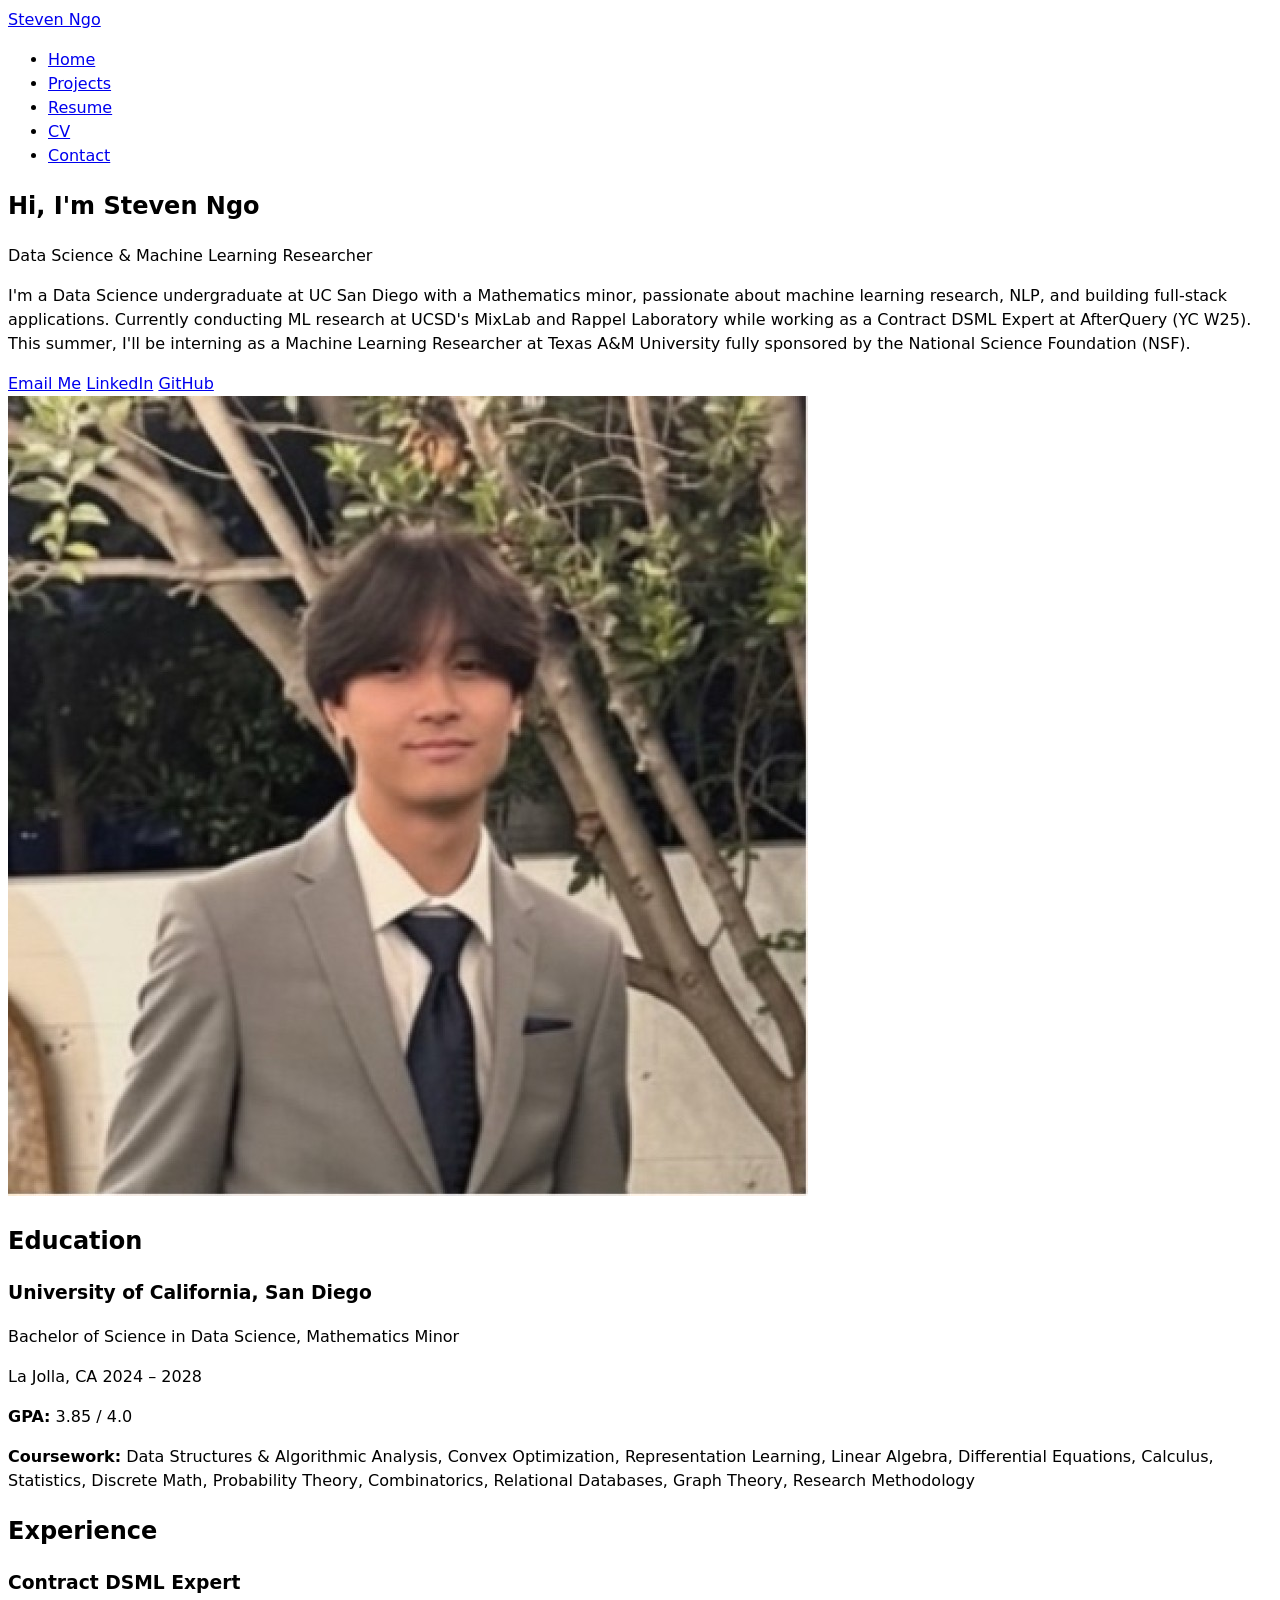
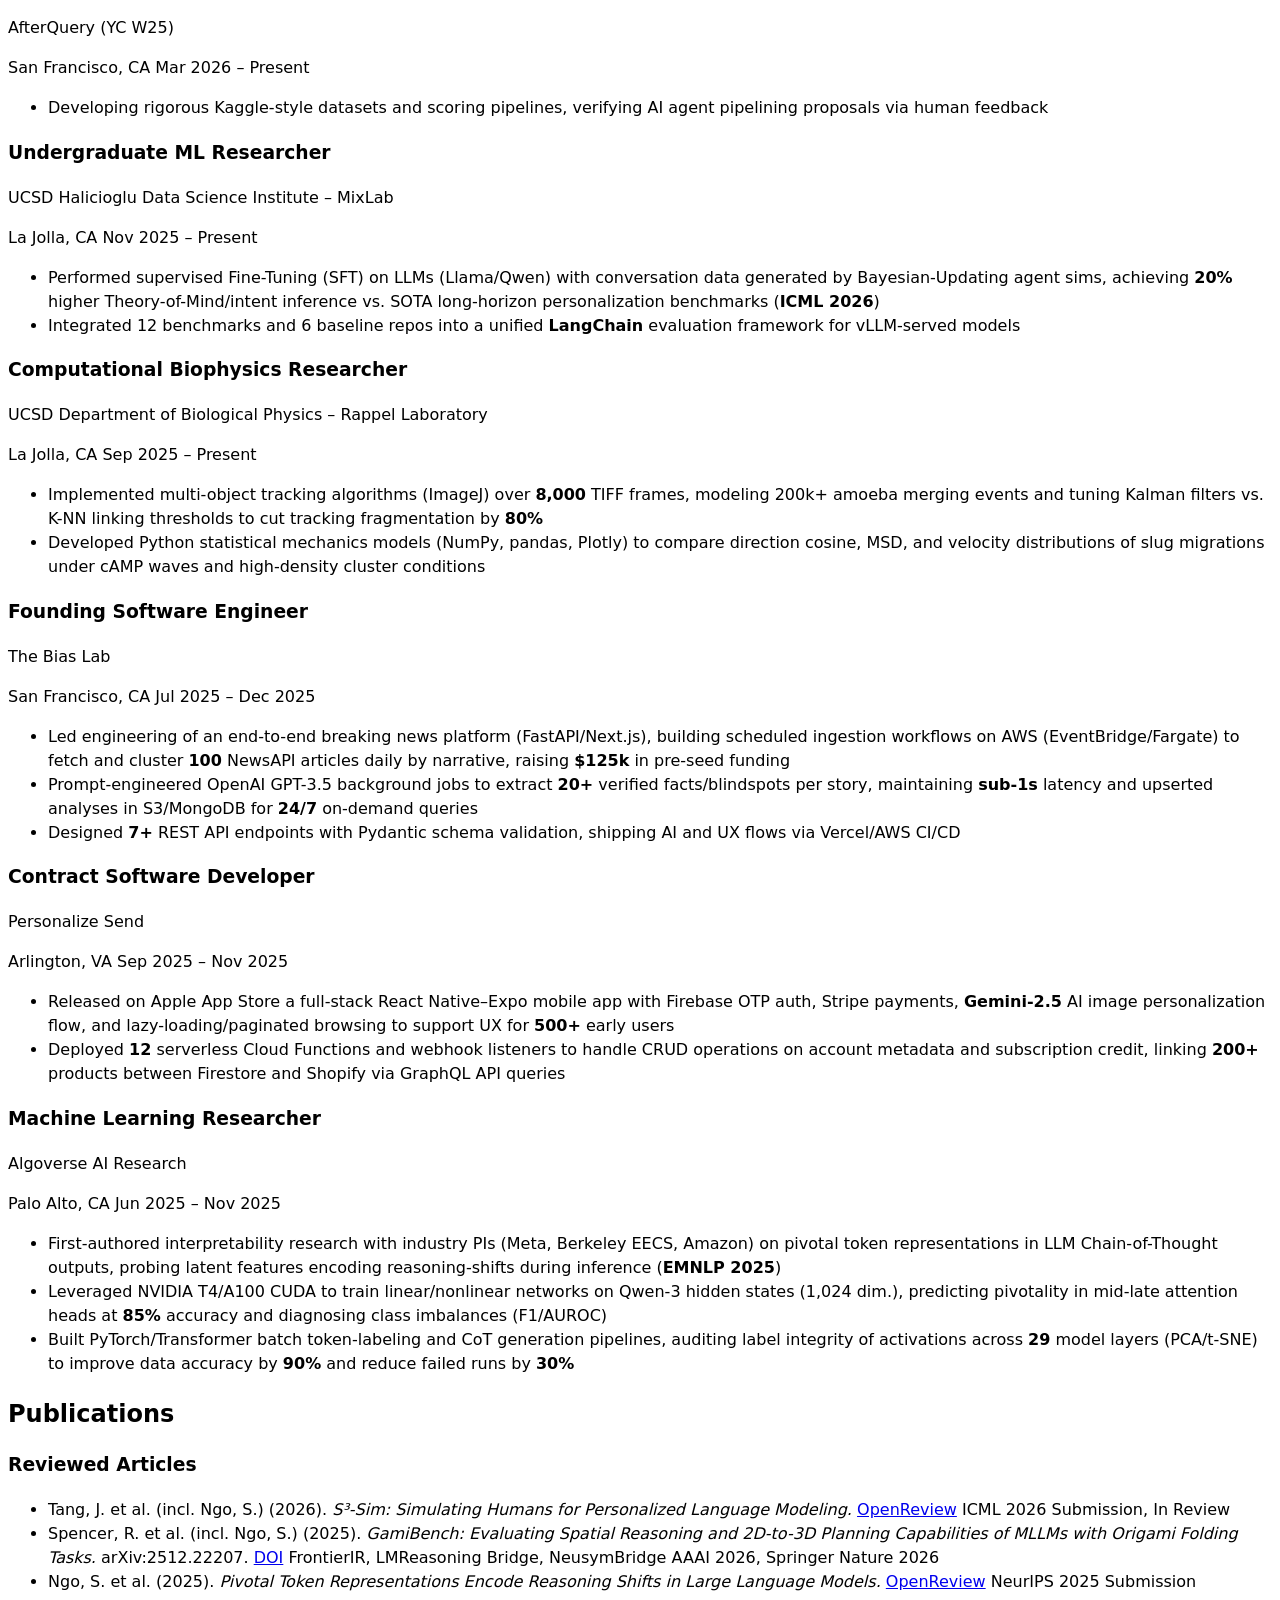
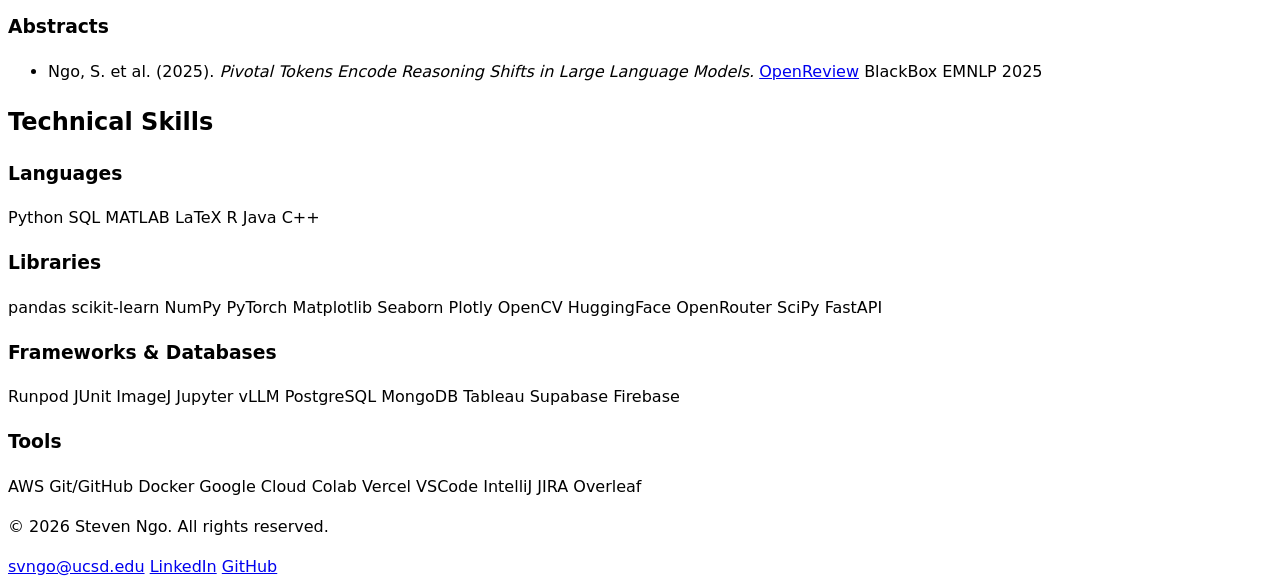
==== index.html @ 4764413f "add skeleton" ====
<!DOCTYPE html>
<html lang="en">
<head>
    <meta charset="UTF-8">
    <meta name="viewport" content="width=device-width, initial-scale=1.0">
    <title>Steven Ngo | Portfolio</title>
    <link rel="stylesheet" href="style.css">
</head>
<body>
    <nav>
        <div class="nav-container">
            <a href="index.html" class="nav-logo">Steven Ngo</a>
            <ul class="nav-links">
                <li><a href="index.html" class="active">Home</a></li>
                <li><a href="projects/index.html">Projects</a></li>
                <li><a href="resume/index.html">Resume</a></li>
                <li><a href="cv/index.html">CV</a></li>
                <li><a href="contact/index.html">Contact</a></li>
            </ul>
        </div>
    </nav>

    <main>
        <section class="hero">
            <div class="hero-content">
                <div class="hero-text">
                    <h1>Hi, I'm <span class="highlight">Steven Ngo</span></h1>
                    <p class="tagline">Data Science &amp; Machine Learning Researcher</p>
                    <p class="intro">
                        I'm a Data Science undergraduate at UC San Diego with a Mathematics minor,
                        passionate about machine learning research, NLP, and building full-stack applications.
                        Currently conducting ML research at UCSD's MixLab and Rappel Laboratory while
                        working as a Contract DSML Expert at AfterQuery (YC W25). This summer, I'll be interning 
                        as a Machine Learning Researcher at Texas A&M University fully sponsored by the National
                        Science Foundation (NSF).
                    </p>
                    <div class="hero-links">
                        <a href="mailto:svngo@ucsd.edu" class="btn">Email Me</a>
                        <a href="https://linkedin.com/in/stevenvngo" target="_blank" class="btn btn-outline">LinkedIn</a>
                        <a href="https://github.com/stvngo" target="_blank" class="btn btn-outline">GitHub</a>
                    </div>
                </div>
                <div class="hero-image">
                    <img src="images/profile.png" alt="Steven Ngo">
                </div>
            </div>
        </section>

        <section class="section" id="education">
            <h2>Education</h2>
            <div class="card">
                <div class="card-header">
                    <div>
                        <h3>University of California, San Diego</h3>
                        <p class="subtitle">Bachelor of Science in Data Science, Mathematics Minor</p>
                    </div>
                    <div class="card-meta">
                        <span class="location">La Jolla, CA</span>
                        <span class="date">2024 &ndash; 2028</span>
                    </div>
                </div>
                <p><strong>GPA:</strong> 3.85 / 4.0</p>
                <p><strong>Coursework:</strong> Data Structures &amp; Algorithmic Analysis, Convex Optimization,
                    Representation Learning, Linear Algebra, Differential Equations, Calculus, Statistics,
                    Discrete Math, Probability Theory, Combinatorics, Relational Databases, Graph Theory,
                    Research Methodology</p>
            </div>
        </section>

        <section class="section" id="experience">
            <h2>Experience</h2>

            <div class="card">
                <div class="card-header">
                    <div>
                        <h3>Contract DSML Expert</h3>
                        <p class="subtitle">AfterQuery (YC W25)</p>
                    </div>
                    <div class="card-meta">
                        <span class="location">San Francisco, CA</span>
                        <span class="date">Mar 2026 &ndash; Present</span>
                    </div>
                </div>
                <ul>
                    <li>Developing rigorous Kaggle-style datasets and scoring pipelines, verifying AI agent pipelining proposals via human feedback</li>
                </ul>
            </div>

            <div class="card">
                <div class="card-header">
                    <div>
                        <h3>Undergraduate ML Researcher</h3>
                        <p class="subtitle">UCSD Halicioglu Data Science Institute &ndash; MixLab</p>
                    </div>
                    <div class="card-meta">
                        <span class="location">La Jolla, CA</span>
                        <span class="date">Nov 2025 &ndash; Present</span>
                    </div>
                </div>
                <ul>
                    <li>Performed supervised Fine-Tuning (SFT) on LLMs (Llama/Qwen) with conversation data generated by Bayesian-Updating agent sims, achieving <strong>20%</strong> higher Theory-of-Mind/intent inference vs. SOTA long-horizon personalization benchmarks (<strong>ICML 2026</strong>)</li>
                    <li>Integrated 12 benchmarks and 6 baseline repos into a unified <strong>LangChain</strong> evaluation framework for vLLM-served models</li>
                </ul>
            </div>

            <div class="card">
                <div class="card-header">
                    <div>
                        <h3>Computational Biophysics Researcher</h3>
                        <p class="subtitle">UCSD Department of Biological Physics &ndash; Rappel Laboratory</p>
                    </div>
                    <div class="card-meta">
                        <span class="location">La Jolla, CA</span>
                        <span class="date">Sep 2025 &ndash; Present</span>
                    </div>
                </div>
                <ul>
                    <li>Implemented multi-object tracking algorithms (ImageJ) over <strong>8,000</strong> TIFF frames, modeling 200k+ amoeba merging events and tuning Kalman filters vs. K-NN linking thresholds to cut tracking fragmentation by <strong>80%</strong></li>
                    <li>Developed Python statistical mechanics models (NumPy, pandas, Plotly) to compare direction cosine, MSD, and velocity distributions of slug migrations under cAMP waves and high-density cluster conditions</li>
                </ul>
            </div>

            <div class="card">
                <div class="card-header">
                    <div>
                        <h3>Founding Software Engineer</h3>
                        <p class="subtitle">The Bias Lab</p>
                    </div>
                    <div class="card-meta">
                        <span class="location">San Francisco, CA</span>
                        <span class="date">Jul 2025 &ndash; Dec 2025</span>
                    </div>
                </div>
                <ul>
                    <li>Led engineering of an end-to-end breaking news platform (FastAPI/Next.js), building scheduled ingestion workflows on AWS (EventBridge/Fargate) to fetch and cluster <strong>100</strong> NewsAPI articles daily by narrative, raising <strong>$125k</strong> in pre-seed funding</li>
                    <li>Prompt-engineered OpenAI GPT-3.5 background jobs to extract <strong>20+</strong> verified facts/blindspots per story, maintaining <strong>sub-1s</strong> latency and upserted analyses in S3/MongoDB for <strong>24/7</strong> on-demand queries</li>
                    <li>Designed <strong>7+</strong> REST API endpoints with Pydantic schema validation, shipping AI and UX flows via Vercel/AWS CI/CD</li>
                </ul>
            </div>

            <div class="card">
                <div class="card-header">
                    <div>
                        <h3>Contract Software Developer</h3>
                        <p class="subtitle">Personalize Send</p>
                    </div>
                    <div class="card-meta">
                        <span class="location">Arlington, VA</span>
                        <span class="date">Sep 2025 &ndash; Nov 2025</span>
                    </div>
                </div>
                <ul>
                    <li>Released on Apple App Store a full-stack React Native&ndash;Expo mobile app with Firebase OTP auth, Stripe payments, <strong>Gemini-2.5</strong> AI image personalization flow, and lazy-loading/paginated browsing to support UX for <strong>500+</strong> early users</li>
                    <li>Deployed <strong>12</strong> serverless Cloud Functions and webhook listeners to handle CRUD operations on account metadata and subscription credit, linking <strong>200+</strong> products between Firestore and Shopify via GraphQL API queries</li>
                </ul>
            </div>

            <div class="card">
                <div class="card-header">
                    <div>
                        <h3>Machine Learning Researcher</h3>
                        <p class="subtitle">Algoverse AI Research</p>
                    </div>
                    <div class="card-meta">
                        <span class="location">Palo Alto, CA</span>
                        <span class="date">Jun 2025 &ndash; Nov 2025</span>
                    </div>
                </div>
                <ul>
                    <li>First-authored interpretability research with industry PIs (Meta, Berkeley EECS, Amazon) on pivotal token representations in LLM Chain-of-Thought outputs, probing latent features encoding reasoning-shifts during inference (<strong>EMNLP 2025</strong>)</li>
                    <li>Leveraged NVIDIA T4/A100 CUDA to train linear/nonlinear networks on Qwen-3 hidden states (1,024 dim.), predicting pivotality in mid-late attention heads at <strong>85%</strong> accuracy and diagnosing class imbalances (F1/AUROC)</li>
                    <li>Built PyTorch/Transformer batch token-labeling and CoT generation pipelines, auditing label integrity of activations across <strong>29</strong> model layers (PCA/t-SNE) to improve data accuracy by <strong>90%</strong> and reduce failed runs by <strong>30%</strong></li>
                </ul>
            </div>
        </section>

        <section class="section" id="publications">
            <h2>Publications</h2>

            <div class="card">
                <h3>Reviewed Articles</h3>
                <ul class="publications-list">
                    <li>
                        Tang, J. et al. (incl. Ngo, S.) (2026). <em>S&sup3;-Sim: Simulating Humans for Personalized Language Modeling.</em>
                        <a href="https://openreview.net/forum?id=v08M7kKKN5" target="_blank">OpenReview</a>
                        <span class="pub-venue">ICML 2026 Submission, In Review</span>
                    </li>
                    <li>
                        Spencer, R. et al. (incl. Ngo, S.) (2025). <em>GamiBench: Evaluating Spatial Reasoning and 2D-to-3D Planning Capabilities of MLLMs with Origami Folding Tasks.</em>
                        arXiv:2512.22207.
                        <a href="https://doi.org/10.48550/arXiv.2512.22207" target="_blank">DOI</a>
                        <span class="pub-venue">FrontierIR, LMReasoning Bridge, NeusymBridge AAAI 2026, Springer Nature 2026</span>
                    </li>
                    <li>
                        Ngo, S. et al. (2025). <em>Pivotal Token Representations Encode Reasoning Shifts in Large Language Models.</em>
                        <a href="https://openreview.net/forum?id=oYA8tYCn5s" target="_blank">OpenReview</a>
                        <span class="pub-venue">NeurIPS 2025 Submission</span>
                    </li>
                </ul>
            </div>

            <div class="card">
                <h3>Abstracts</h3>
                <ul class="publications-list">
                    <li>
                        Ngo, S. et al. (2025). <em>Pivotal Tokens Encode Reasoning Shifts in Large Language Models.</em>
                        <a href="https://openreview.net/forum?id=SAY6fuvpwo" target="_blank">OpenReview</a>
                        <span class="pub-venue">BlackBox EMNLP 2025</span>
                    </li>
                </ul>
            </div>
        </section>

        <section class="section" id="skills">
            <h2>Technical Skills</h2>
            <div class="skills-grid">
                <div class="skill-category">
                    <h3>Languages</h3>
                    <div class="skill-tags">
                        <span class="tag">Python</span>
                        <span class="tag">SQL</span>
                        <span class="tag">MATLAB</span>
                        <span class="tag">LaTeX</span>
                        <span class="tag">R</span>
                        <span class="tag">Java</span>
                        <span class="tag">C++</span>
                    </div>
                </div>
                <div class="skill-category">
                    <h3>Libraries</h3>
                    <div class="skill-tags">
                        <span class="tag">pandas</span>
                        <span class="tag">scikit-learn</span>
                        <span class="tag">NumPy</span>
                        <span class="tag">PyTorch</span>
                        <span class="tag">Matplotlib</span>
                        <span class="tag">Seaborn</span>
                        <span class="tag">Plotly</span>
                        <span class="tag">OpenCV</span>
                        <span class="tag">HuggingFace</span>
                        <span class="tag">OpenRouter</span>
                        <span class="tag">SciPy</span>
                        <span class="tag">FastAPI</span>
                    </div>
                </div>
                <div class="skill-category">
                    <h3>Frameworks &amp; Databases</h3>
                    <div class="skill-tags">
                        <span class="tag">Runpod</span>
                        <span class="tag">JUnit</span>
                        <span class="tag">ImageJ</span>
                        <span class="tag">Jupyter</span>
                        <span class="tag">vLLM</span>
                        <span class="tag">PostgreSQL</span>
                        <span class="tag">MongoDB</span>
                        <span class="tag">Tableau</span>
                        <span class="tag">Supabase</span>
                        <span class="tag">Firebase</span>
                    </div>
                </div>
                <div class="skill-category">
                    <h3>Tools</h3>
                    <div class="skill-tags">
                        <span class="tag">AWS</span>
                        <span class="tag">Git/GitHub</span>
                        <span class="tag">Docker</span>
                        <span class="tag">Google Cloud</span>
                        <span class="tag">Colab</span>
                        <span class="tag">Vercel</span>
                        <span class="tag">VSCode</span>
                        <span class="tag">IntelliJ</span>
                        <span class="tag">JIRA</span>
                        <span class="tag">Overleaf</span>
                    </div>
                </div>
            </div>
        </section>
    </main>

    <footer>
        <div class="footer-container">
            <p>&copy; 2026 Steven Ngo. All rights reserved.</p>
            <div class="footer-links">
                <a href="mailto:svngo@ucsd.edu">svngo@ucsd.edu</a>
                <a href="https://linkedin.com/in/stevenvngo" target="_blank">LinkedIn</a>
                <a href="https://github.com/stvngo" target="_blank">GitHub</a>
            </div>
        </div>
    </footer>
</body>
</html>
---- style.css ----
body {
    /* Set line height to 1.5 times the font size
         and use the OS’s UI font as the website font
       */
    font: 100%/1.5 system-ui;
  }
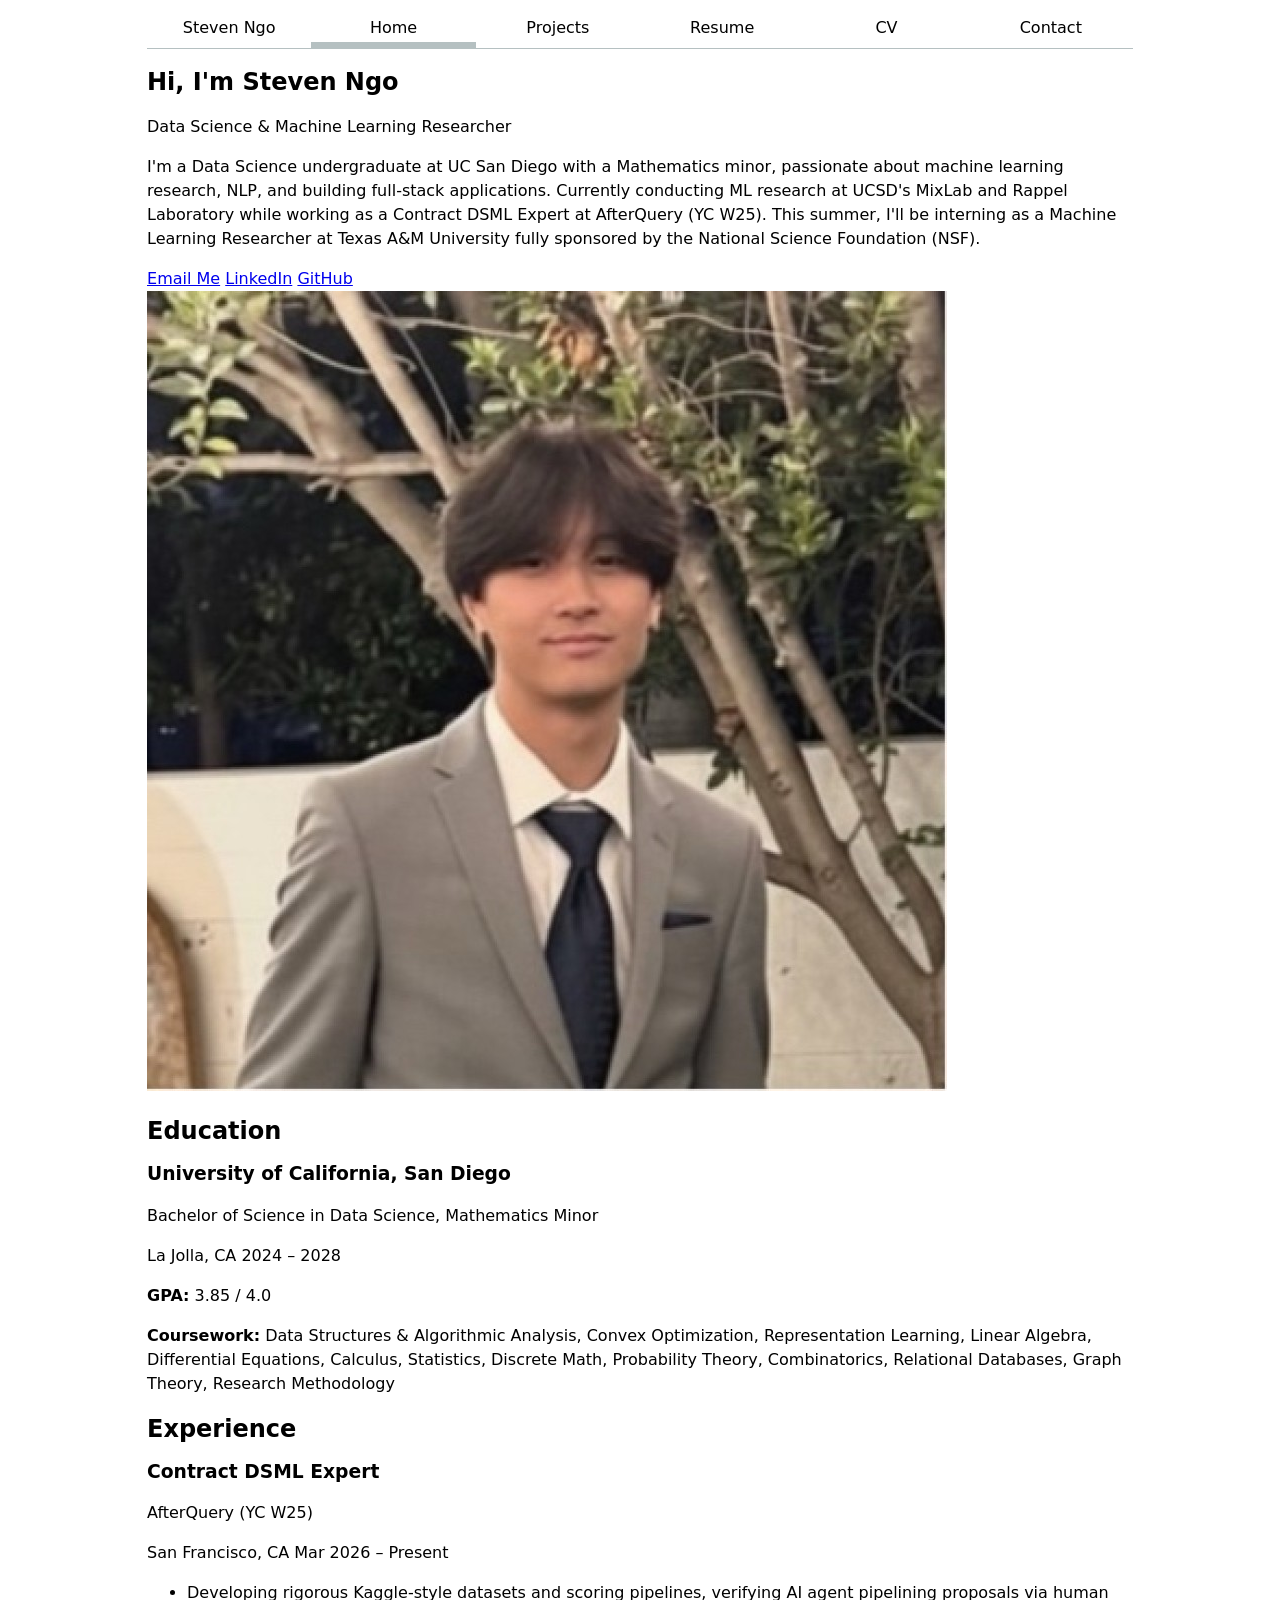
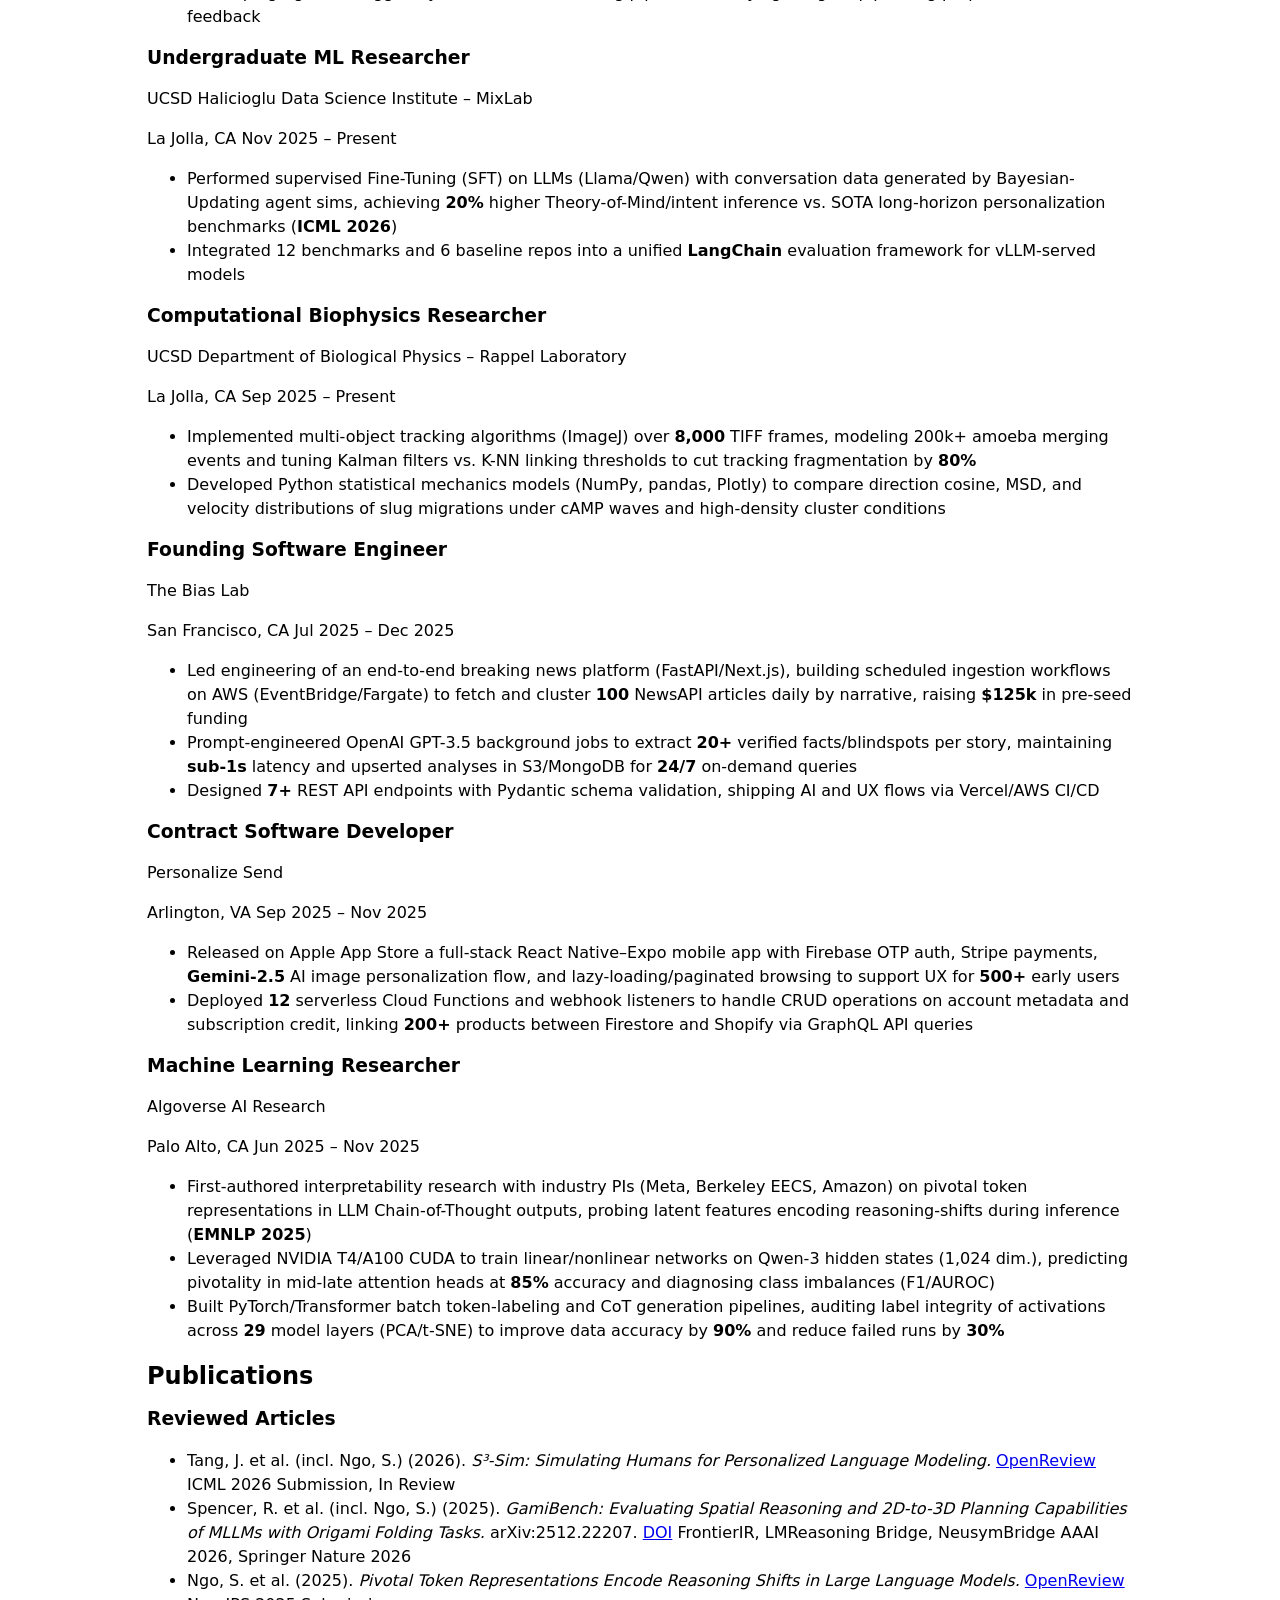
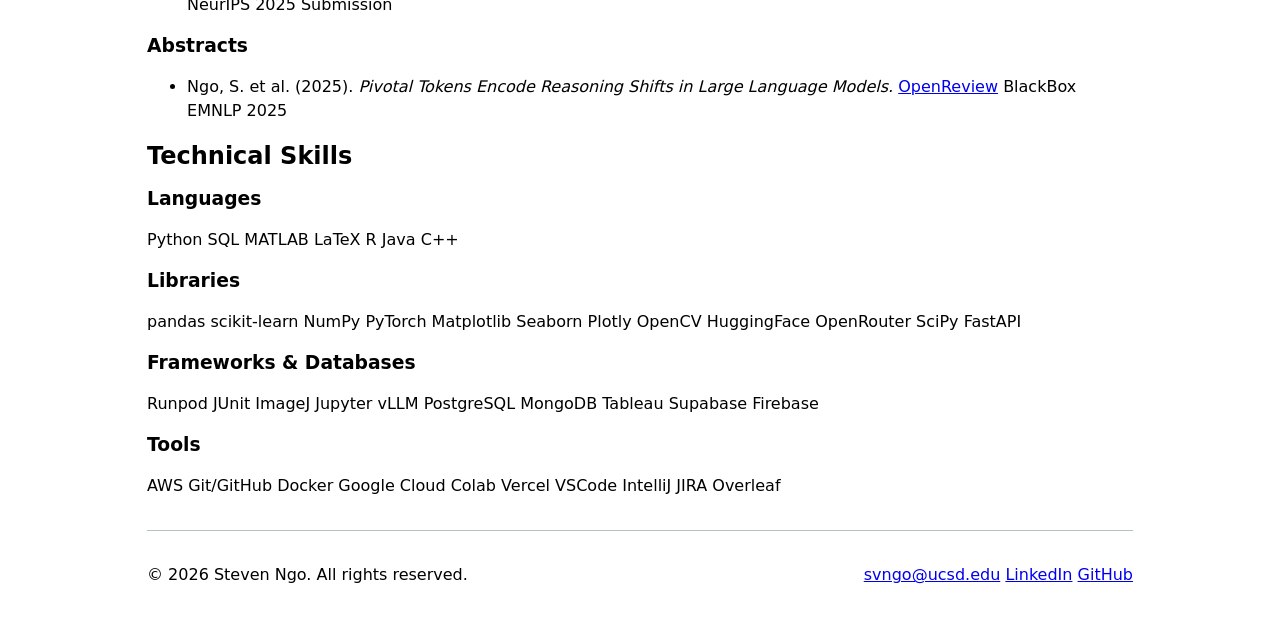
==== commit b61aa746: "add lab 2 changes" ====
--- a/index.html
+++ b/index.html
@@ -8,16 +8,14 @@
 </head>
 <body>
     <nav>
-        <div class="nav-container">
-            <a href="index.html" class="nav-logo">Steven Ngo</a>
-            <ul class="nav-links">
-                <li><a href="index.html" class="active">Home</a></li>
-                <li><a href="projects/index.html">Projects</a></li>
-                <li><a href="resume/index.html">Resume</a></li>
-                <li><a href="cv/index.html">CV</a></li>
-                <li><a href="contact/index.html">Contact</a></li>
-            </ul>
-        </div>
+        <a href="index.html">Steven Ngo</a>
+        <ul>
+            <li><a href="index.html" class="current">Home</a></li>
+            <li><a href="projects/index.html">Projects</a></li>
+            <li><a href="resume/index.html">Resume</a></li>
+            <li><a href="cv/index.html">CV</a></li>
+            <li><a href="contact/index.html">Contact</a></li>
+        </ul>
     </nav>
 
     <main>
--- a/style.css
+++ b/style.css
@@ -1,6 +1,275 @@
+/* Lab 2: Styling with CSS — https://dsc106.com/labs/lab02/ */
+
+/* Step 2.4: accent color on root */
+html {
+  --color-accent: oklch(65% 50% 0);
+  accent-color: var(--color-accent);
+}
+
+/* Step 1: constrain width, center, padding */
 body {
-    /* Set line height to 1.5 times the font size
-         and use the OS’s UI font as the website font
-       */
-    font: 100%/1.5 system-ui;
-  }  +  font: 100%/1.5 system-ui;
+  max-width: 100ch;
+  margin-inline: auto;
+  padding-inline: 1em;
+  box-sizing: border-box;
+}
+
+*,
+*::before,
+*::after {
+  box-sizing: inherit;
+}
+
+/* Step 4.4: heading defaults */
+h1,
+h2,
+h3,
+h4,
+h5,
+h6 {
+  line-height: 1.1;
+  text-wrap: balance;
+}
+
+.page-header h1 {
+  font-size: 400%;
+}
+
+/* Step 2.1: list wrappers transparent to layout */
+nav ul,
+nav li {
+  display: contents;
+}
+
+/* Step 2.2 & 2.3 & 2.4: navigation */
+nav {
+  display: flex;
+  margin-bottom: 1em;
+  border-bottom: 1px solid oklch(80% 3% 200);
+}
+
+nav a {
+  flex: 1;
+  text-align: center;
+  padding: 0.5em;
+  text-decoration: none;
+  color: inherit;
+}
+
+/* Step 2.3: current page link */
+nav a.current {
+  border-bottom: 0.4em solid oklch(80% 3% 200);
+  padding-bottom: 0.1em;
+}
+
+/* Step 2.4: hover (+ optional same-hue background) */
+nav a:hover {
+  border-bottom: 0.4em solid var(--color-accent);
+  padding-bottom: 0.1em;
+  background-color: oklch(from var(--color-accent) 95% 5% h);
+}
+
+/* Step 3.1: form controls inherit typography */
+input,
+textarea,
+button {
+  font: inherit;
+}
+
+/* Step 3.3: contact form grid + subgrid */
+form.contact-form {
+  display: grid;
+  grid-template-columns: auto 1fr;
+  gap: 1em;
+}
+
+form.contact-form label {
+  display: grid;
+  grid-template-columns: subgrid;
+  grid-column: 1 / -1;
+}
+
+form.contact-form button[type="submit"] {
+  grid-column: 1 / -1;
+}
+
+form.contact-form input,
+form.contact-form textarea {
+  width: 100%;
+  box-sizing: border-box;
+}
+
+/* Step 4.2 & 4.3: projects responsive grid + row subgrid */
+.projects {
+  display: grid;
+  grid-template-columns: repeat(auto-fill, minmax(15em, 1fr));
+  grid-auto-rows: min-content min-content 1fr;
+  gap: 1em;
+}
+
+.projects article {
+  display: grid;
+  grid-template-rows: subgrid;
+  grid-row: span 3;
+}
+
+.projects article h2 {
+  margin: 0;
+}
+
+.projects img {
+  width: 100%;
+  height: auto;
+}
+
+/* Step 5: CV / resume — readable measure */
+.cv-page,
+.resume-page {
+  max-width: 65ch;
+}
+
+.doc-section > h2 {
+  border-bottom: 1px solid oklch(80% 3% 200);
+  padding-bottom: 0.25em;
+}
+
+/* CV page — mild styling (document only; nav/footer stay system UI) */
+.cv-page {
+  font-family: Georgia, "Times New Roman", serif;
+  color: oklch(22% 0.02 260);
+  padding-block: 0.5rem 2rem;
+}
+
+.cv-page .doc-header {
+  text-align: center;
+  padding: 1.25rem 1rem 1.5rem;
+  margin-bottom: 1.75rem;
+  border-bottom: 2px solid oklch(88% 0.02 260);
+  background: oklch(99% 0.01 260);
+  border-radius: 6px;
+}
+
+.cv-page .doc-header h1 {
+  font-size: 1.85rem;
+  font-weight: 700;
+  letter-spacing: 0.06em;
+  text-transform: uppercase;
+  margin: 0 0 0.35rem;
+}
+
+.cv-page .doc-subtitle {
+  font-family: inherit;
+  font-size: 0.95rem;
+  font-weight: 600;
+  font-style: italic;
+  color: oklch(38% 0.03 260);
+  margin: 0 0 0.75rem;
+}
+
+.cv-page .doc-contact {
+  font-family: system-ui, sans-serif;
+  font-size: 0.88rem;
+  line-height: 1.65;
+  color: oklch(40% 0.02 260);
+}
+
+.cv-page .doc-section {
+  margin-bottom: 1.75rem;
+}
+
+.cv-page .doc-section > h2 {
+  font-family: system-ui, sans-serif;
+  font-size: 0.8rem;
+  font-weight: 700;
+  letter-spacing: 0.12em;
+  text-transform: uppercase;
+  color: oklch(35% 0.04 260);
+  border-bottom-color: oklch(75% 0.04 260);
+  margin-top: 0;
+}
+
+.cv-page .doc-section article {
+  padding: 0.85rem 0 0.85rem 0.85rem;
+  margin-bottom: 0.25rem;
+  border-left: 3px solid oklch(from var(--color-accent) 82% 12% h);
+}
+
+.cv-page .doc-section article header h3 {
+  font-size: 1.05rem;
+  margin: 0 0 0.2rem;
+  color: oklch(18% 0.02 260);
+}
+
+.cv-page .doc-section article header p {
+  font-size: 0.92rem;
+  margin: 0.15rem 0;
+  color: oklch(42% 0.02 260);
+}
+
+.cv-page .doc-section article > p,
+.cv-page .doc-section article li {
+  font-size: 0.95rem;
+  line-height: 1.6;
+  color: oklch(32% 0.02 260);
+}
+
+.cv-page .doc-section ul {
+  margin: 0.35rem 0 0;
+  padding-left: 1.2rem;
+}
+
+.cv-page .doc-section article time {
+  font-weight: 600;
+  color: oklch(38% 0.05 260);
+}
+
+.cv-page .publication-list {
+  padding-left: 0;
+  list-style: none;
+}
+
+.cv-page .publication-list li {
+  padding-bottom: 0.75rem;
+  margin-bottom: 0.5rem;
+  border-bottom: 1px solid oklch(92% 0.02 260);
+}
+
+.cv-page .publication-list li:last-child {
+  border-bottom: none;
+  margin-bottom: 0;
+}
+
+.cv-page .publication-list cite {
+  font-style: italic;
+}
+
+.cv-page .doc-section:last-of-type article p {
+  margin: 0.4rem 0;
+}
+
+/* Layout helpers (contact page two-column; not duplicated in lab text but needed for structure) */
+.contact-grid {
+  display: grid;
+  gap: 2em;
+}
+
+@media (min-width: 50em) {
+  .contact-grid {
+    grid-template-columns: 1fr 1fr;
+  }
+}
+
+footer {
+  margin-top: 2em;
+  padding-block: 1em;
+  border-top: 1px solid oklch(80% 3% 200);
+}
+
+.footer-container {
+  display: flex;
+  flex-wrap: wrap;
+  gap: 1em;
+  justify-content: space-between;
+  align-items: center;
+}
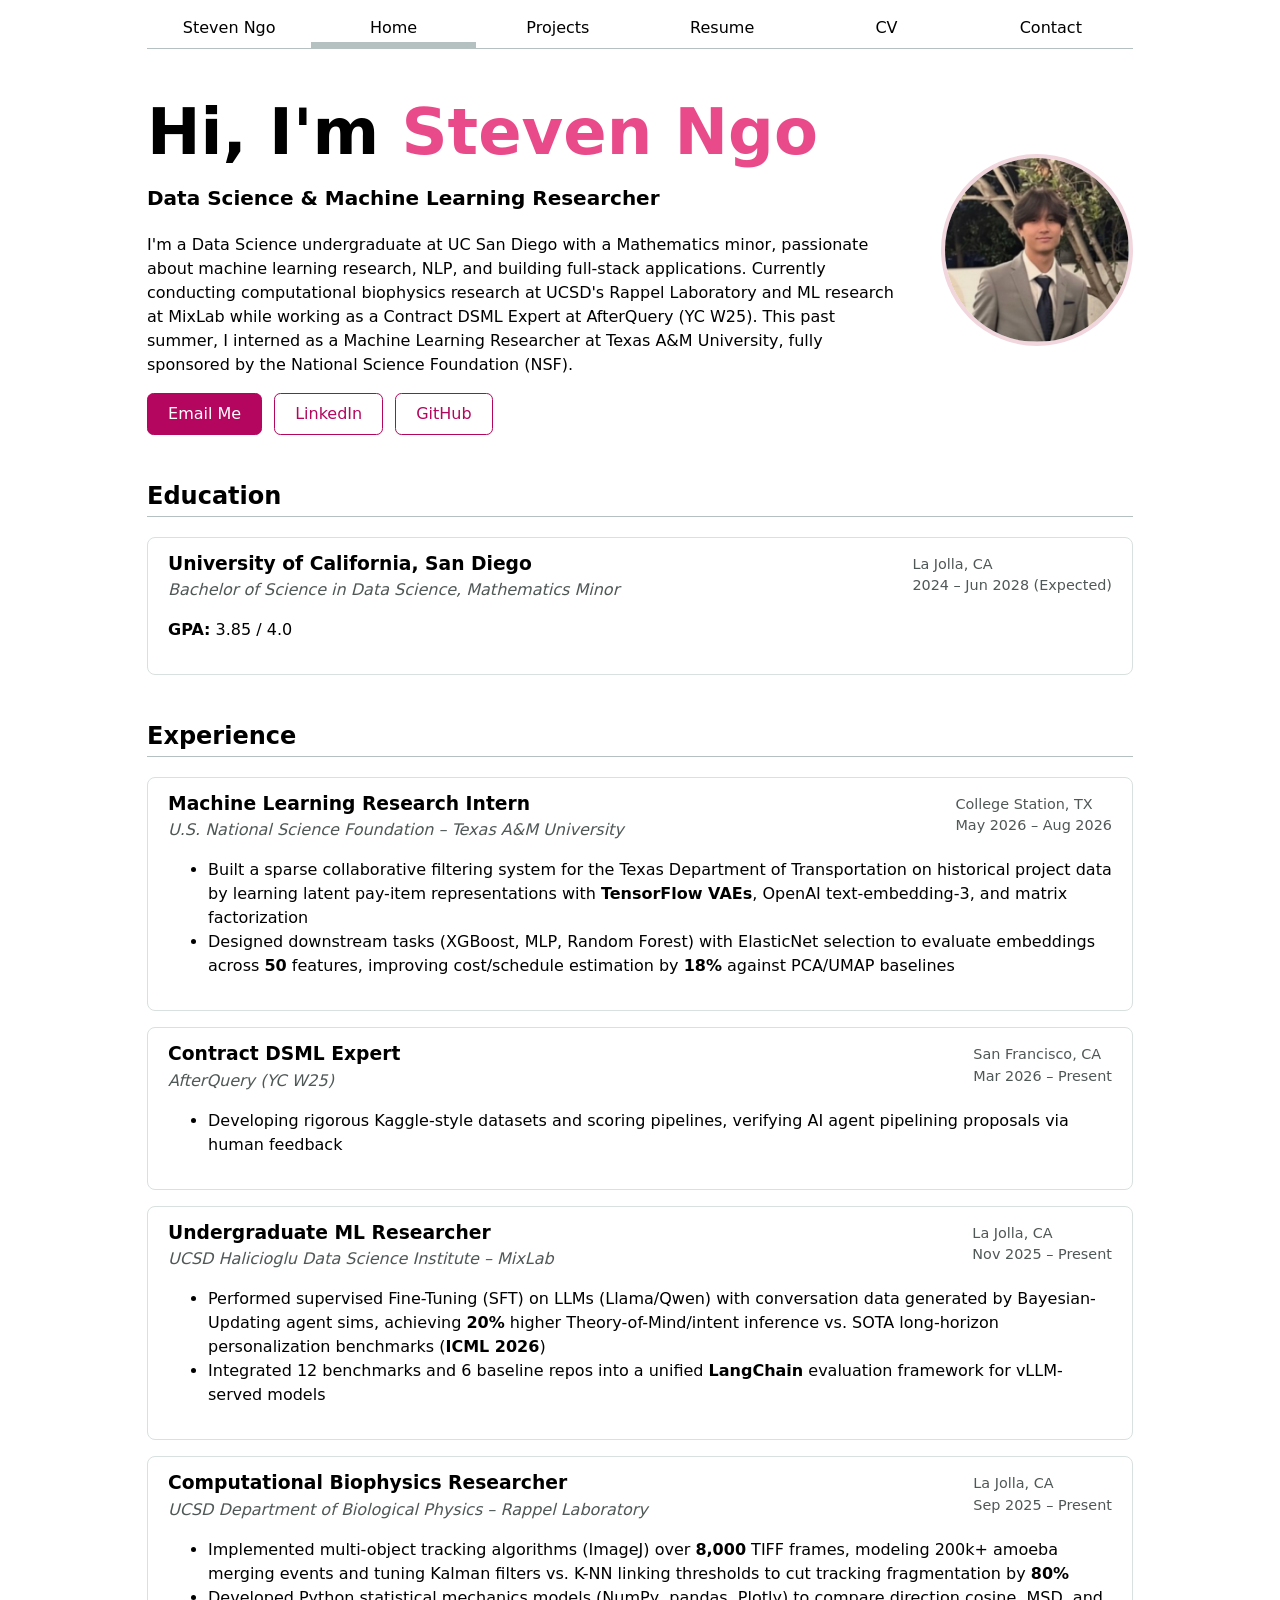
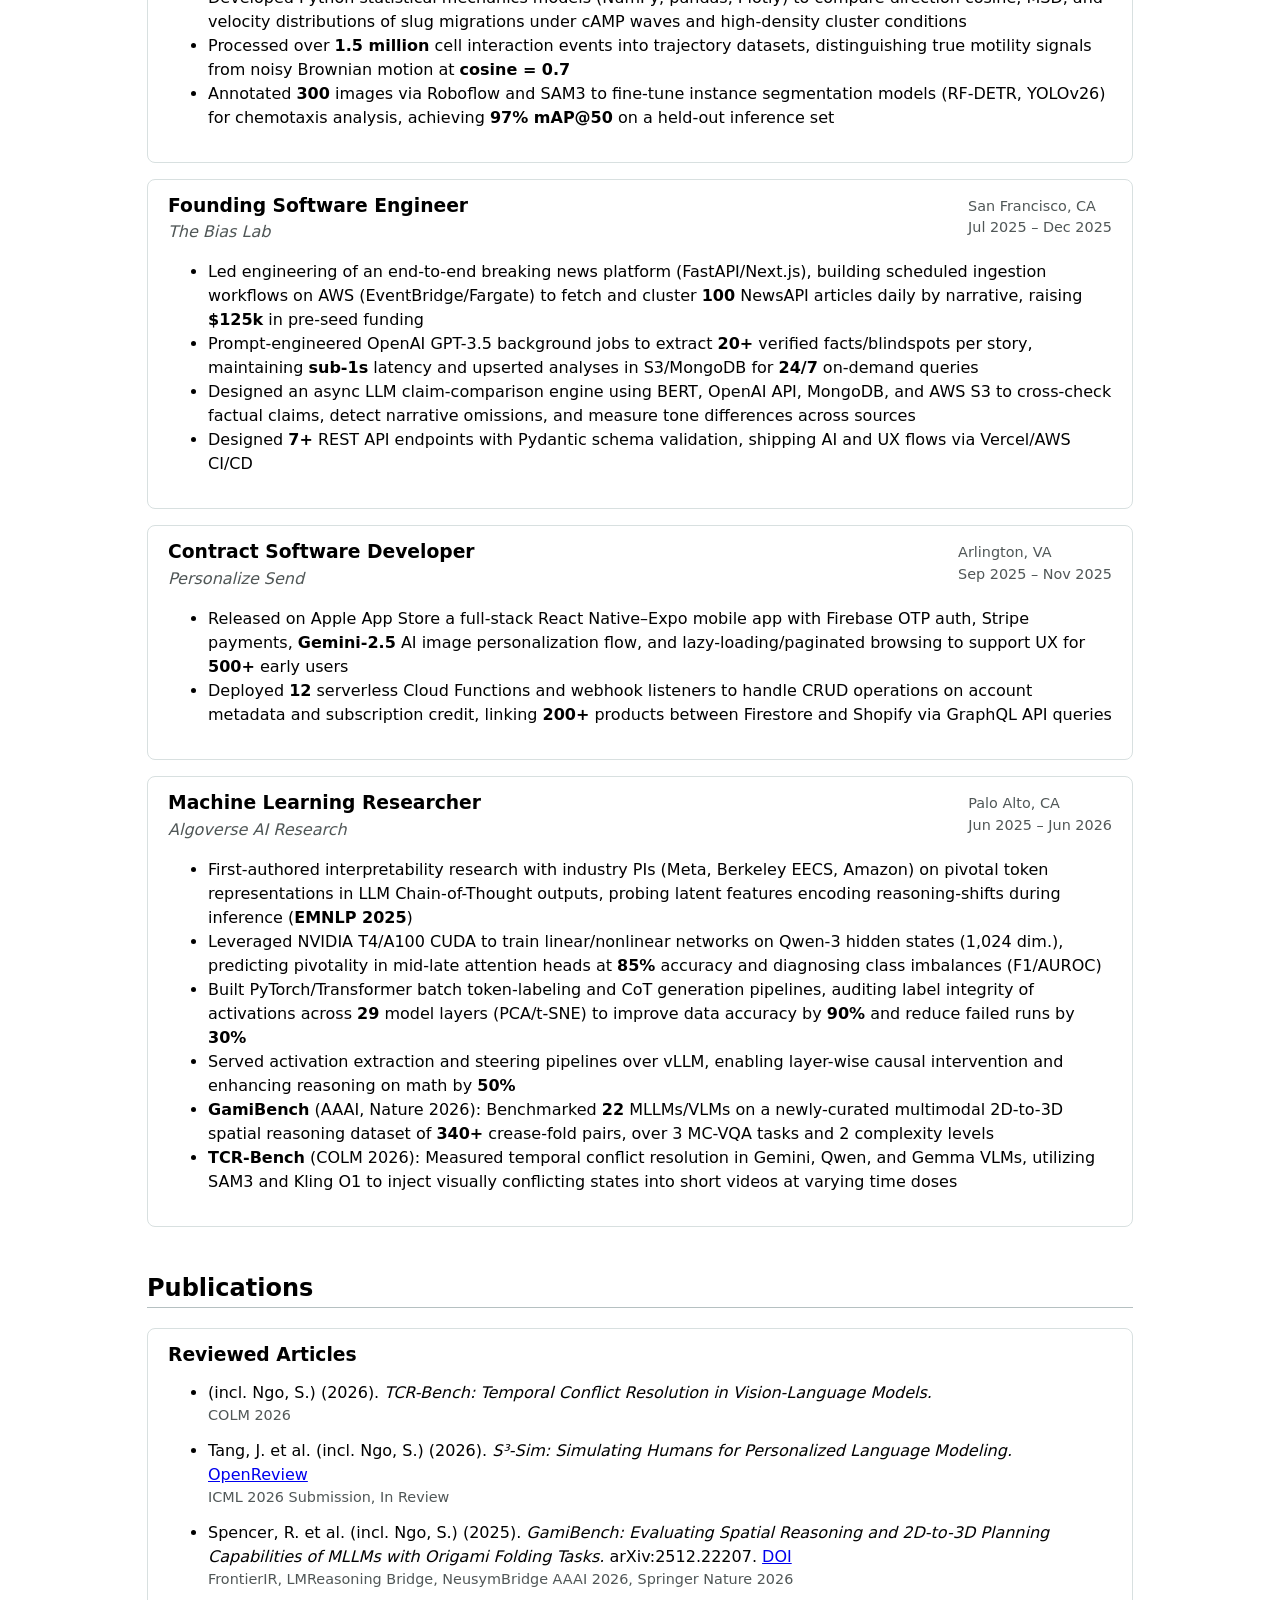
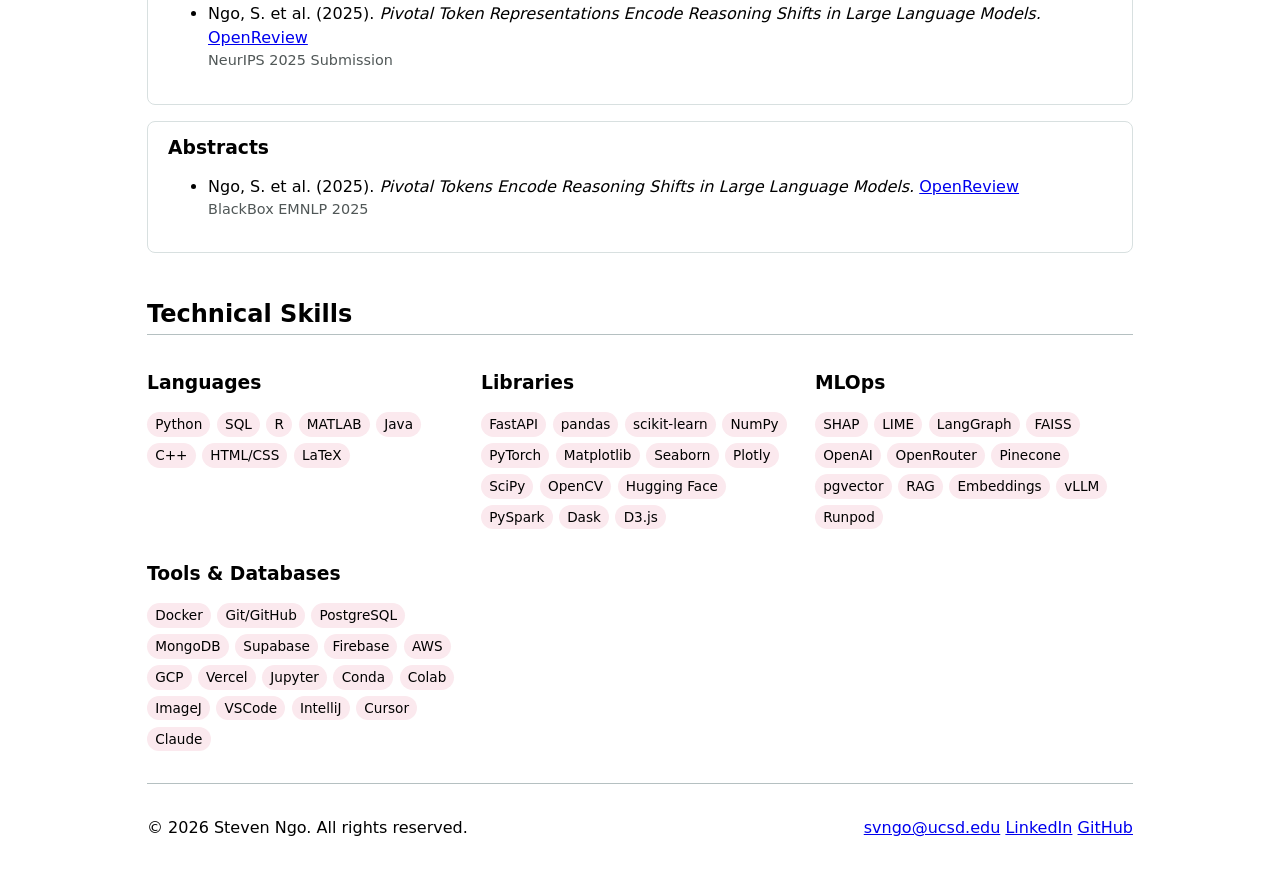
==== commit 3aa11b49: "Update portfolio content from resume and complete Lab 2 styling - Add NSF internship, TCR-Bench publ" ====
--- a/index.html
+++ b/index.html
@@ -27,10 +27,10 @@
                     <p class="intro">
                         I'm a Data Science undergraduate at UC San Diego with a Mathematics minor,
                         passionate about machine learning research, NLP, and building full-stack applications.
-                        Currently conducting ML research at UCSD's MixLab and Rappel Laboratory while
-                        working as a Contract DSML Expert at AfterQuery (YC W25). This summer, I'll be interning 
-                        as a Machine Learning Researcher at Texas A&M University fully sponsored by the National
-                        Science Foundation (NSF).
+                        Currently conducting computational biophysics research at UCSD's Rappel Laboratory and
+                        ML research at MixLab while working as a Contract DSML Expert at AfterQuery (YC W25).
+                        This past summer, I interned as a Machine Learning Researcher at Texas A&amp;M University,
+                        fully sponsored by the National Science Foundation (NSF).
                     </p>
                     <div class="hero-links">
                         <a href="mailto:svngo@ucsd.edu" class="btn">Email Me</a>
@@ -54,14 +54,10 @@
                     </div>
                     <div class="card-meta">
                         <span class="location">La Jolla, CA</span>
-                        <span class="date">2024 &ndash; 2028</span>
+                        <span class="date">2024 &ndash; Jun 2028 (Expected)</span>
                     </div>
                 </div>
                 <p><strong>GPA:</strong> 3.85 / 4.0</p>
-                <p><strong>Coursework:</strong> Data Structures &amp; Algorithmic Analysis, Convex Optimization,
-                    Representation Learning, Linear Algebra, Differential Equations, Calculus, Statistics,
-                    Discrete Math, Probability Theory, Combinatorics, Relational Databases, Graph Theory,
-                    Research Methodology</p>
             </div>
         </section>
 
@@ -71,6 +67,23 @@
             <div class="card">
                 <div class="card-header">
                     <div>
+                        <h3>Machine Learning Research Intern</h3>
+                        <p class="subtitle">U.S. National Science Foundation &ndash; Texas A&amp;M University</p>
+                    </div>
+                    <div class="card-meta">
+                        <span class="location">College Station, TX</span>
+                        <span class="date">May 2026 &ndash; Aug 2026</span>
+                    </div>
+                </div>
+                <ul>
+                    <li>Built a sparse collaborative filtering system for the Texas Department of Transportation on historical project data by learning latent pay-item representations with <strong>TensorFlow VAEs</strong>, OpenAI text-embedding-3, and matrix factorization</li>
+                    <li>Designed downstream tasks (XGBoost, MLP, Random Forest) with ElasticNet selection to evaluate embeddings across <strong>50</strong> features, improving cost/schedule estimation by <strong>18%</strong> against PCA/UMAP baselines</li>
+                </ul>
+            </div>
+
+            <div class="card">
+                <div class="card-header">
+                    <div>
                         <h3>Contract DSML Expert</h3>
                         <p class="subtitle">AfterQuery (YC W25)</p>
                     </div>
@@ -115,6 +128,8 @@
                 <ul>
                     <li>Implemented multi-object tracking algorithms (ImageJ) over <strong>8,000</strong> TIFF frames, modeling 200k+ amoeba merging events and tuning Kalman filters vs. K-NN linking thresholds to cut tracking fragmentation by <strong>80%</strong></li>
                     <li>Developed Python statistical mechanics models (NumPy, pandas, Plotly) to compare direction cosine, MSD, and velocity distributions of slug migrations under cAMP waves and high-density cluster conditions</li>
+                    <li>Processed over <strong>1.5 million</strong> cell interaction events into trajectory datasets, distinguishing true motility signals from noisy Brownian motion at <strong>cosine = 0.7</strong></li>
+                    <li>Annotated <strong>300</strong> images via Roboflow and SAM3 to fine-tune instance segmentation models (RF-DETR, YOLOv26) for chemotaxis analysis, achieving <strong>97% mAP@50</strong> on a held-out inference set</li>
                 </ul>
             </div>
 
@@ -132,6 +147,7 @@
                 <ul>
                     <li>Led engineering of an end-to-end breaking news platform (FastAPI/Next.js), building scheduled ingestion workflows on AWS (EventBridge/Fargate) to fetch and cluster <strong>100</strong> NewsAPI articles daily by narrative, raising <strong>$125k</strong> in pre-seed funding</li>
                     <li>Prompt-engineered OpenAI GPT-3.5 background jobs to extract <strong>20+</strong> verified facts/blindspots per story, maintaining <strong>sub-1s</strong> latency and upserted analyses in S3/MongoDB for <strong>24/7</strong> on-demand queries</li>
+                    <li>Designed an async LLM claim-comparison engine using BERT, OpenAI API, MongoDB, and AWS S3 to cross-check factual claims, detect narrative omissions, and measure tone differences across sources</li>
                     <li>Designed <strong>7+</strong> REST API endpoints with Pydantic schema validation, shipping AI and UX flows via Vercel/AWS CI/CD</li>
                 </ul>
             </div>
@@ -161,13 +177,16 @@
                     </div>
                     <div class="card-meta">
                         <span class="location">Palo Alto, CA</span>
-                        <span class="date">Jun 2025 &ndash; Nov 2025</span>
+                        <span class="date">Jun 2025 &ndash; Jun 2026</span>
                     </div>
                 </div>
                 <ul>
                     <li>First-authored interpretability research with industry PIs (Meta, Berkeley EECS, Amazon) on pivotal token representations in LLM Chain-of-Thought outputs, probing latent features encoding reasoning-shifts during inference (<strong>EMNLP 2025</strong>)</li>
                     <li>Leveraged NVIDIA T4/A100 CUDA to train linear/nonlinear networks on Qwen-3 hidden states (1,024 dim.), predicting pivotality in mid-late attention heads at <strong>85%</strong> accuracy and diagnosing class imbalances (F1/AUROC)</li>
                     <li>Built PyTorch/Transformer batch token-labeling and CoT generation pipelines, auditing label integrity of activations across <strong>29</strong> model layers (PCA/t-SNE) to improve data accuracy by <strong>90%</strong> and reduce failed runs by <strong>30%</strong></li>
+                    <li>Served activation extraction and steering pipelines over vLLM, enabling layer-wise causal intervention and enhancing reasoning on math by <strong>50%</strong></li>
+                    <li><strong>GamiBench</strong> (AAAI, Nature 2026): Benchmarked <strong>22</strong> MLLMs/VLMs on a newly-curated multimodal 2D-to-3D spatial reasoning dataset of <strong>340+</strong> crease-fold pairs, over 3 MC-VQA tasks and 2 complexity levels</li>
+                    <li><strong>TCR-Bench</strong> (COLM 2026): Measured temporal conflict resolution in Gemini, Qwen, and Gemma VLMs, utilizing SAM3 and Kling O1 to inject visually conflicting states into short videos at varying time doses</li>
                 </ul>
             </div>
         </section>
@@ -178,6 +197,10 @@
             <div class="card">
                 <h3>Reviewed Articles</h3>
                 <ul class="publications-list">
+                    <li>
+                        (incl. Ngo, S.) (2026). <em>TCR-Bench: Temporal Conflict Resolution in Vision-Language Models.</em>
+                        <span class="pub-venue">COLM 2026</span>
+                    </li>
                     <li>
                         Tang, J. et al. (incl. Ngo, S.) (2026). <em>S&sup3;-Sim: Simulating Humans for Personalized Language Modeling.</em>
                         <a href="https://openreview.net/forum?id=v08M7kKKN5" target="_blank">OpenReview</a>
@@ -217,16 +240,18 @@
                     <div class="skill-tags">
                         <span class="tag">Python</span>
                         <span class="tag">SQL</span>
+                        <span class="tag">R</span>
                         <span class="tag">MATLAB</span>
-                        <span class="tag">LaTeX</span>
-                        <span class="tag">R</span>
                         <span class="tag">Java</span>
                         <span class="tag">C++</span>
+                        <span class="tag">HTML/CSS</span>
+                        <span class="tag">LaTeX</span>
                     </div>
                 </div>
                 <div class="skill-category">
                     <h3>Libraries</h3>
                     <div class="skill-tags">
+                        <span class="tag">FastAPI</span>
                         <span class="tag">pandas</span>
                         <span class="tag">scikit-learn</span>
                         <span class="tag">NumPy</span>
@@ -234,41 +259,51 @@
                         <span class="tag">Matplotlib</span>
                         <span class="tag">Seaborn</span>
                         <span class="tag">Plotly</span>
+                        <span class="tag">SciPy</span>
                         <span class="tag">OpenCV</span>
-                        <span class="tag">HuggingFace</span>
+                        <span class="tag">Hugging Face</span>
+                        <span class="tag">PySpark</span>
+                        <span class="tag">Dask</span>
+                        <span class="tag">D3.js</span>
+                    </div>
+                </div>
+                <div class="skill-category">
+                    <h3>MLOps</h3>
+                    <div class="skill-tags">
+                        <span class="tag">SHAP</span>
+                        <span class="tag">LIME</span>
+                        <span class="tag">LangGraph</span>
+                        <span class="tag">FAISS</span>
+                        <span class="tag">OpenAI</span>
                         <span class="tag">OpenRouter</span>
-                        <span class="tag">SciPy</span>
-                        <span class="tag">FastAPI</span>
+                        <span class="tag">Pinecone</span>
+                        <span class="tag">pgvector</span>
+                        <span class="tag">RAG</span>
+                        <span class="tag">Embeddings</span>
+                        <span class="tag">vLLM</span>
+                        <span class="tag">Runpod</span>
                     </div>
                 </div>
                 <div class="skill-category">
-                    <h3>Frameworks &amp; Databases</h3>
+                    <h3>Tools &amp; Databases</h3>
                     <div class="skill-tags">
-                        <span class="tag">Runpod</span>
-                        <span class="tag">JUnit</span>
-                        <span class="tag">ImageJ</span>
-                        <span class="tag">Jupyter</span>
-                        <span class="tag">vLLM</span>
+                        <span class="tag">Docker</span>
+                        <span class="tag">Git/GitHub</span>
                         <span class="tag">PostgreSQL</span>
                         <span class="tag">MongoDB</span>
-                        <span class="tag">Tableau</span>
                         <span class="tag">Supabase</span>
                         <span class="tag">Firebase</span>
-                    </div>
-                </div>
-                <div class="skill-category">
-                    <h3>Tools</h3>
-                    <div class="skill-tags">
                         <span class="tag">AWS</span>
-                        <span class="tag">Git/GitHub</span>
-                        <span class="tag">Docker</span>
-                        <span class="tag">Google Cloud</span>
+                        <span class="tag">GCP</span>
+                        <span class="tag">Vercel</span>
+                        <span class="tag">Jupyter</span>
+                        <span class="tag">Conda</span>
                         <span class="tag">Colab</span>
-                        <span class="tag">Vercel</span>
+                        <span class="tag">ImageJ</span>
                         <span class="tag">VSCode</span>
                         <span class="tag">IntelliJ</span>
-                        <span class="tag">JIRA</span>
-                        <span class="tag">Overleaf</span>
+                        <span class="tag">Cursor</span>
+                        <span class="tag">Claude</span>
                     </div>
                 </div>
             </div>
--- a/style.css
+++ b/style.css
@@ -32,7 +32,7 @@
   text-wrap: balance;
 }
 
-.page-header h1 {
+h1 {
   font-size: 400%;
 }
 
@@ -94,12 +94,6 @@
   grid-column: 1 / -1;
 }
 
-form.contact-form input,
-form.contact-form textarea {
-  width: 100%;
-  box-sizing: border-box;
-}
-
 /* Step 4.2 & 4.3: projects responsive grid + row subgrid */
 .projects {
   display: grid;
@@ -124,8 +118,7 @@
 }
 
 /* Step 5: CV / resume — readable measure */
-.cv-page,
-.resume-page {
+.doc-page {
   max-width: 65ch;
 }
 
@@ -134,14 +127,14 @@
   padding-bottom: 0.25em;
 }
 
-/* CV page — mild styling (document only; nav/footer stay system UI) */
-.cv-page {
+/* CV & resume pages — mild styling (document only; nav/footer stay system UI) */
+.doc-page {
   font-family: Georgia, "Times New Roman", serif;
   color: oklch(22% 0.02 260);
   padding-block: 0.5rem 2rem;
 }
 
-.cv-page .doc-header {
+.doc-page .doc-header {
   text-align: center;
   padding: 1.25rem 1rem 1.5rem;
   margin-bottom: 1.75rem;
@@ -150,7 +143,7 @@
   border-radius: 6px;
 }
 
-.cv-page .doc-header h1 {
+.doc-page .doc-header h1 {
   font-size: 1.85rem;
   font-weight: 700;
   letter-spacing: 0.06em;
@@ -158,7 +151,7 @@
   margin: 0 0 0.35rem;
 }
 
-.cv-page .doc-subtitle {
+.doc-page .doc-subtitle {
   font-family: inherit;
   font-size: 0.95rem;
   font-weight: 600;
@@ -167,18 +160,18 @@
   margin: 0 0 0.75rem;
 }
 
-.cv-page .doc-contact {
+.doc-page .doc-contact {
   font-family: system-ui, sans-serif;
   font-size: 0.88rem;
   line-height: 1.65;
   color: oklch(40% 0.02 260);
 }
 
-.cv-page .doc-section {
+.doc-page .doc-section {
   margin-bottom: 1.75rem;
 }
 
-.cv-page .doc-section > h2 {
+.doc-page .doc-section > h2 {
   font-family: system-ui, sans-serif;
   font-size: 0.8rem;
   font-weight: 700;
@@ -189,63 +182,189 @@
   margin-top: 0;
 }
 
-.cv-page .doc-section article {
+.doc-page .doc-section article {
   padding: 0.85rem 0 0.85rem 0.85rem;
   margin-bottom: 0.25rem;
   border-left: 3px solid oklch(from var(--color-accent) 82% 12% h);
 }
 
-.cv-page .doc-section article header h3 {
+.doc-page .doc-section article header h3 {
   font-size: 1.05rem;
   margin: 0 0 0.2rem;
   color: oklch(18% 0.02 260);
 }
 
-.cv-page .doc-section article header p {
+.doc-page .doc-section article header p {
   font-size: 0.92rem;
   margin: 0.15rem 0;
   color: oklch(42% 0.02 260);
 }
 
-.cv-page .doc-section article > p,
-.cv-page .doc-section article li {
+.doc-page .doc-section article > p,
+.doc-page .doc-section article li {
   font-size: 0.95rem;
   line-height: 1.6;
   color: oklch(32% 0.02 260);
 }
 
-.cv-page .doc-section ul {
+.doc-page .doc-section ul {
   margin: 0.35rem 0 0;
   padding-left: 1.2rem;
 }
 
-.cv-page .doc-section article time {
+.doc-page .doc-section article time {
   font-weight: 600;
   color: oklch(38% 0.05 260);
 }
 
-.cv-page .publication-list {
+.doc-page .publication-list {
   padding-left: 0;
   list-style: none;
 }
 
-.cv-page .publication-list li {
+.doc-page .publication-list li {
   padding-bottom: 0.75rem;
   margin-bottom: 0.5rem;
   border-bottom: 1px solid oklch(92% 0.02 260);
 }
 
-.cv-page .publication-list li:last-child {
+.doc-page .publication-list li:last-child {
   border-bottom: none;
   margin-bottom: 0;
 }
 
-.cv-page .publication-list cite {
+.doc-page .publication-list cite {
   font-style: italic;
 }
 
-.cv-page .doc-section:last-of-type article p {
+.doc-page .doc-section:last-of-type article p {
   margin: 0.4rem 0;
+}
+
+/* Home page */
+.hero-content {
+  display: flex;
+  flex-wrap: wrap-reverse;
+  align-items: center;
+  gap: 2em;
+}
+
+.hero-text {
+  flex: 1 1 25em;
+}
+
+.hero h1 {
+  margin-block: 0.5em 0.25em;
+}
+
+.highlight {
+  color: var(--color-accent);
+}
+
+.tagline {
+  font-size: 1.25em;
+  font-weight: 600;
+  margin-top: 0;
+}
+
+.hero-image img {
+  display: block;
+  width: 12em;
+  aspect-ratio: 1;
+  object-fit: cover;
+  border-radius: 50%;
+  border: 0.25em solid oklch(from var(--color-accent) 90% 8% h);
+}
+
+.hero-links {
+  display: flex;
+  flex-wrap: wrap;
+  gap: 0.75em;
+}
+
+.btn {
+  padding: 0.5em 1.25em;
+  border: 1px solid oklch(from var(--color-accent) 50% c h);
+  border-radius: 0.4em;
+  background-color: oklch(from var(--color-accent) 50% c h);
+  color: white;
+  text-decoration: none;
+}
+
+.btn-outline {
+  background-color: transparent;
+  color: oklch(from var(--color-accent) 50% c h);
+}
+
+.btn:hover {
+  background-color: oklch(from var(--color-accent) 95% 5% h);
+  color: oklch(from var(--color-accent) 40% c h);
+}
+
+.section > h2 {
+  margin-top: 2em;
+  border-bottom: 1px solid oklch(80% 3% 200);
+  padding-bottom: 0.25em;
+}
+
+.card {
+  margin-block: 1em;
+  padding: 1em 1.25em;
+  border: 1px solid oklch(90% 2% 200);
+  border-radius: 0.5em;
+}
+
+.card h3 {
+  margin: 0;
+}
+
+.card-header {
+  display: flex;
+  flex-wrap: wrap;
+  justify-content: space-between;
+  gap: 0.25em 1em;
+}
+
+.subtitle {
+  margin: 0.25em 0 0;
+  font-style: italic;
+  color: oklch(45% 2% 200);
+}
+
+.card-meta {
+  display: flex;
+  flex-direction: column;
+  font-size: 0.9em;
+  color: oklch(45% 2% 200);
+}
+
+.publications-list li {
+  margin-block: 0.75em;
+}
+
+.pub-venue {
+  display: block;
+  font-size: 0.9em;
+  color: oklch(45% 2% 200);
+}
+
+.skills-grid {
+  display: grid;
+  grid-template-columns: repeat(auto-fill, minmax(15em, 1fr));
+  gap: 1em;
+}
+
+.skill-tags {
+  display: flex;
+  flex-wrap: wrap;
+  gap: 0.4em;
+}
+
+.tag {
+  padding: 0.15em 0.6em;
+  border-radius: 1em;
+  font-size: 0.85em;
+  background-color: oklch(from var(--color-accent) 95% 5% h);
 }
 
 /* Layout helpers (contact page two-column; not duplicated in lab text but needed for structure) */
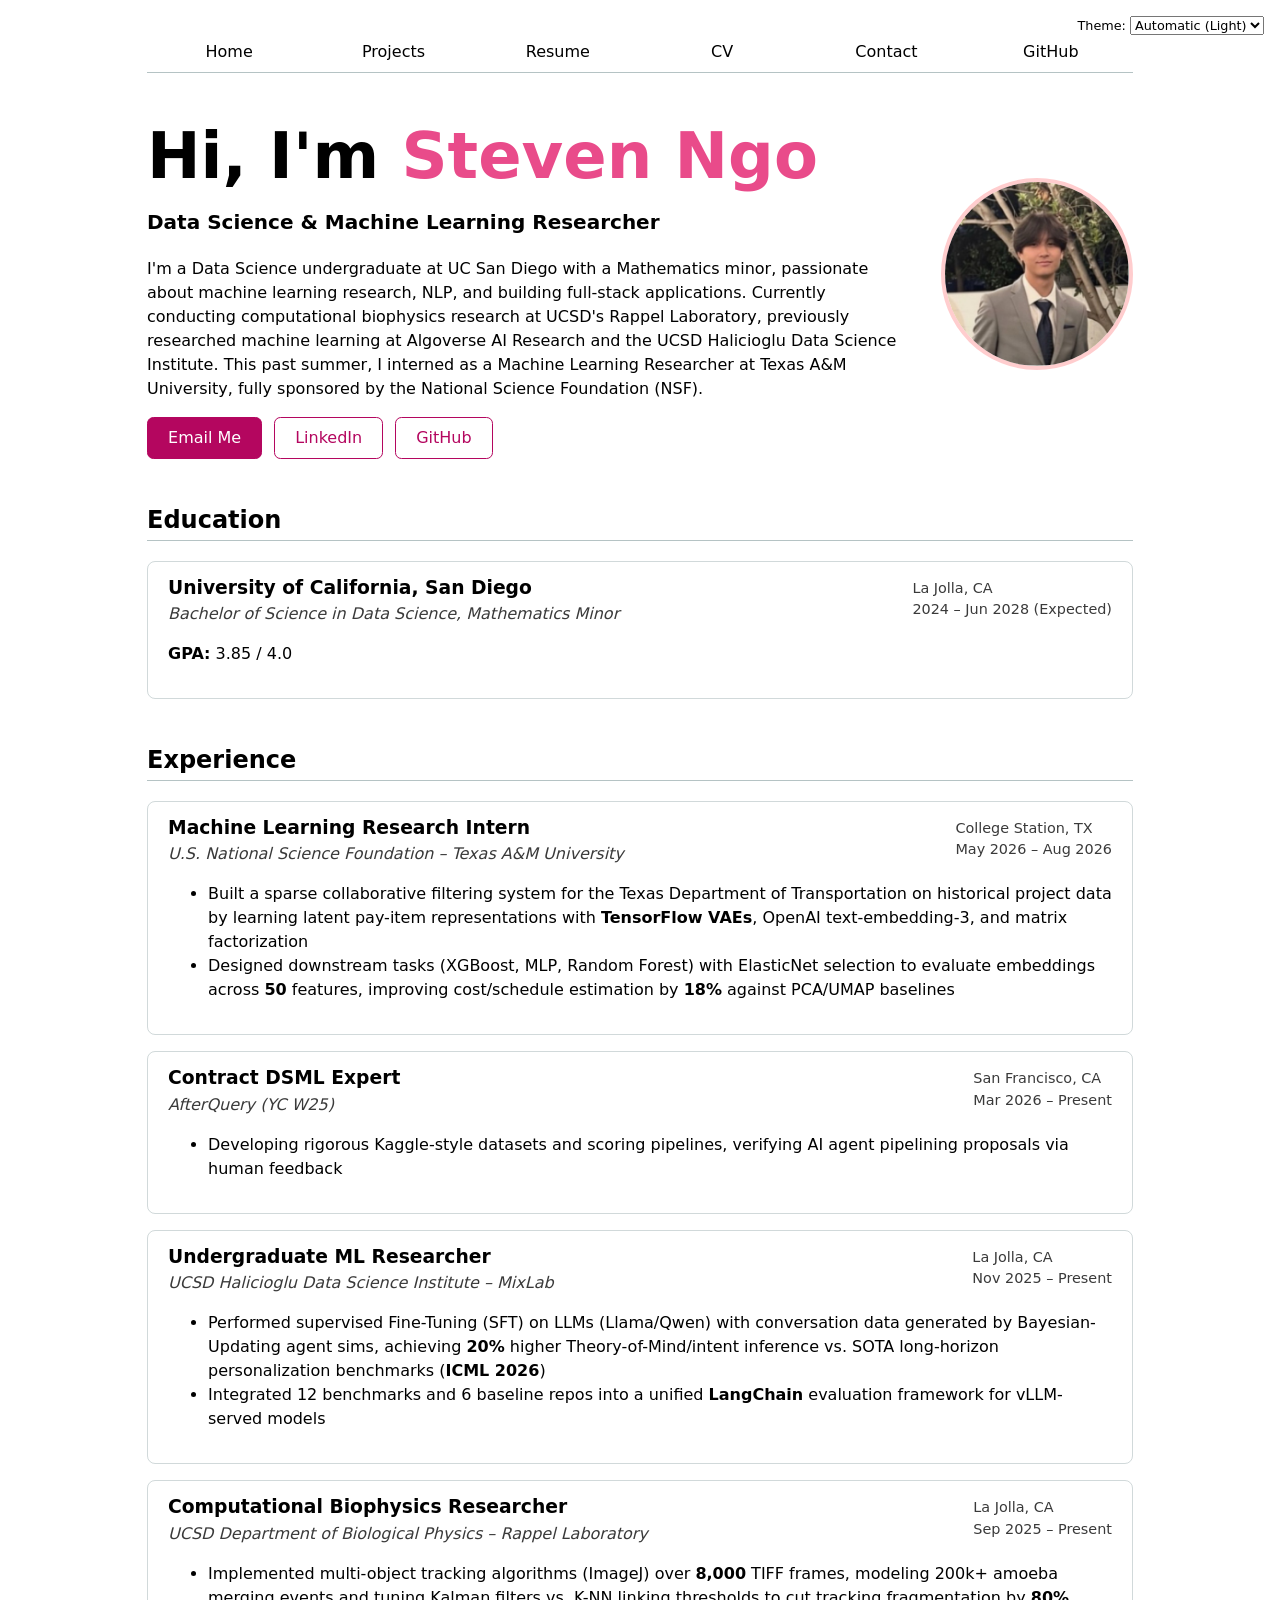
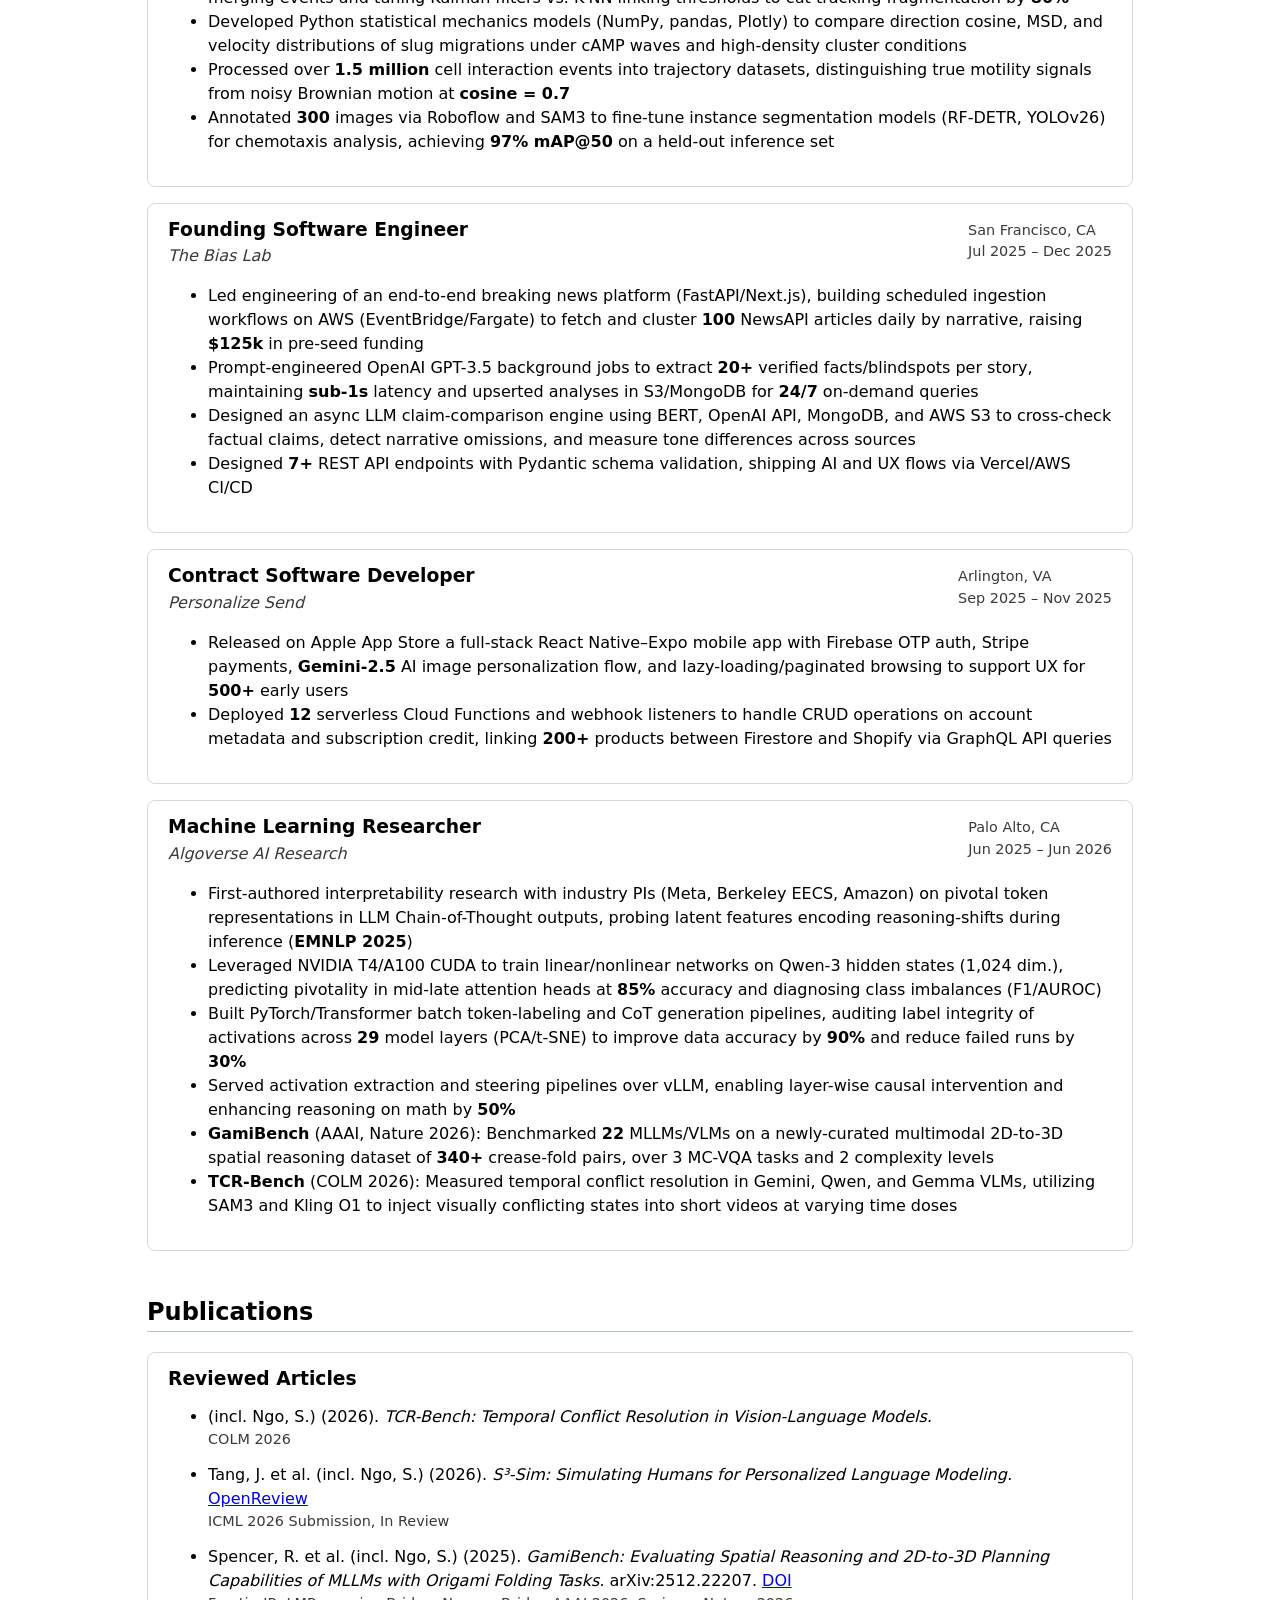
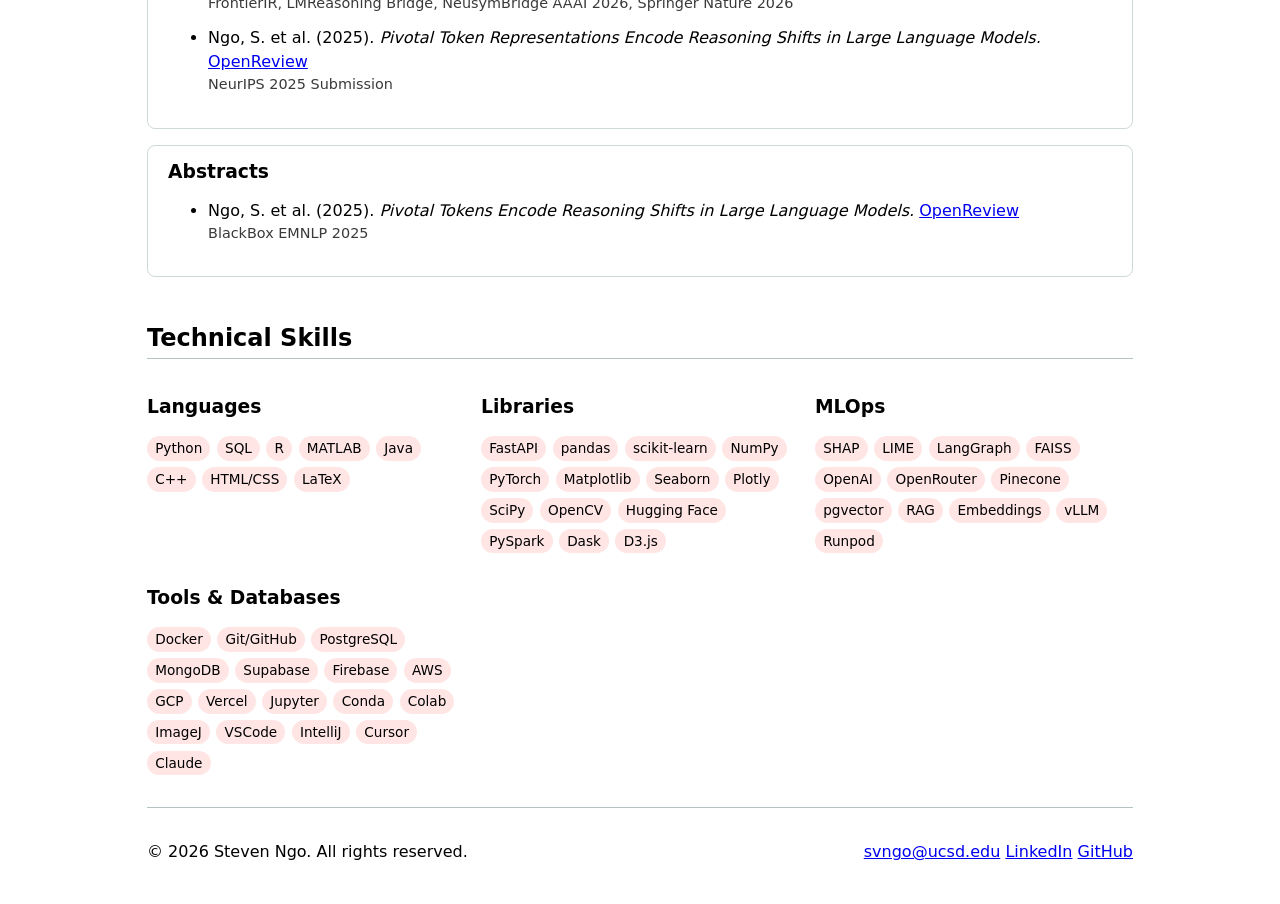
==== commit e16982fa: "Add Lab 3" ====
--- a/index.html
+++ b/index.html
@@ -5,19 +5,9 @@
     <meta name="viewport" content="width=device-width, initial-scale=1.0">
     <title>Steven Ngo | Portfolio</title>
     <link rel="stylesheet" href="style.css">
+    <script type="module" src="global.js"></script>
 </head>
 <body>
-    <nav>
-        <a href="index.html">Steven Ngo</a>
-        <ul>
-            <li><a href="index.html" class="current">Home</a></li>
-            <li><a href="projects/index.html">Projects</a></li>
-            <li><a href="resume/index.html">Resume</a></li>
-            <li><a href="cv/index.html">CV</a></li>
-            <li><a href="contact/index.html">Contact</a></li>
-        </ul>
-    </nav>
-
     <main>
         <section class="hero">
             <div class="hero-content">
@@ -27,8 +17,8 @@
                     <p class="intro">
                         I'm a Data Science undergraduate at UC San Diego with a Mathematics minor,
                         passionate about machine learning research, NLP, and building full-stack applications.
-                        Currently conducting computational biophysics research at UCSD's Rappel Laboratory and
-                        ML research at MixLab while working as a Contract DSML Expert at AfterQuery (YC W25).
+                        Currently conducting computational biophysics research at UCSD's Rappel Laboratory, previously 
+                        researched machine learning at Algoverse AI Research and the UCSD Halicioglu Data Science Institute.
                         This past summer, I interned as a Machine Learning Researcher at Texas A&amp;M University,
                         fully sponsored by the National Science Foundation (NSF).
                     </p>
--- a/style.css
+++ b/style.css
@@ -1,9 +1,12 @@
 /* Lab 2: Styling with CSS — https://dsc106.com/labs/lab02/ */
+/* Lab 3: Introduction to JS — https://dsc106.com/labs/lab03/ */
 
 /* Step 2.4: accent color on root */
 html {
   --color-accent: oklch(65% 50% 0);
   accent-color: var(--color-accent);
+  /* Lab 3 Step 4.1: follow the OS color scheme */
+  color-scheme: light dark;
 }
 
 /* Step 1: constrain width, center, padding */
@@ -12,6 +15,8 @@
   max-width: 100ch;
   margin-inline: auto;
   padding-inline: 1em;
+  /* Lab 3: room for the theme switcher above the nav */
+  padding-top: 1.5rem;
   box-sizing: border-box;
 }
 
@@ -44,9 +49,11 @@
 
 /* Step 2.2 & 2.3 & 2.4: navigation */
 nav {
+  /* Lab 3 Step 4.1: translucent border adapts to light/dark */
+  --border-color: oklch(50% 10% 200 / 40%);
   display: flex;
   margin-bottom: 1em;
-  border-bottom: 1px solid oklch(80% 3% 200);
+  border-bottom: 1px solid var(--border-color);
 }
 
 nav a {
@@ -59,7 +66,7 @@
 
 /* Step 2.3: current page link */
 nav a.current {
-  border-bottom: 0.4em solid oklch(80% 3% 200);
+  border-bottom: 0.4em solid var(--border-color);
   padding-bottom: 0.1em;
 }
 
@@ -67,14 +74,23 @@
 nav a:hover {
   border-bottom: 0.4em solid var(--color-accent);
   padding-bottom: 0.1em;
-  background-color: oklch(from var(--color-accent) 95% 5% h);
+  background-color: color-mix(in oklch, var(--color-accent), canvas 85%);
 }
 
 /* Step 3.1: form controls inherit typography */
 input,
 textarea,
-button {
+button,
+select {
   font: inherit;
+}
+
+/* Lab 3 Step 4.3: theme switcher in the top right corner */
+.color-scheme {
+  position: absolute;
+  top: 1rem;
+  right: 1rem;
+  font-size: 80%;
 }
 
 /* Step 3.3: contact form grid + subgrid */
@@ -123,14 +139,14 @@
 }
 
 .doc-section > h2 {
-  border-bottom: 1px solid oklch(80% 3% 200);
+  border-bottom: 1px solid oklch(50% 10% 200 / 40%);
   padding-bottom: 0.25em;
 }
 
 /* CV & resume pages — mild styling (document only; nav/footer stay system UI) */
 .doc-page {
   font-family: Georgia, "Times New Roman", serif;
-  color: oklch(22% 0.02 260);
+  color: canvastext;
   padding-block: 0.5rem 2rem;
 }
 
@@ -138,8 +154,8 @@
   text-align: center;
   padding: 1.25rem 1rem 1.5rem;
   margin-bottom: 1.75rem;
-  border-bottom: 2px solid oklch(88% 0.02 260);
-  background: oklch(99% 0.01 260);
+  border-bottom: 2px solid oklch(50% 10% 260 / 25%);
+  background: color-mix(in oklch, canvastext 3%, canvas);
   border-radius: 6px;
 }
 
@@ -156,7 +172,7 @@
   font-size: 0.95rem;
   font-weight: 600;
   font-style: italic;
-  color: oklch(38% 0.03 260);
+  color: color-mix(in oklch, canvastext 75%, canvas);
   margin: 0 0 0.75rem;
 }
 
@@ -164,7 +180,7 @@
   font-family: system-ui, sans-serif;
   font-size: 0.88rem;
   line-height: 1.65;
-  color: oklch(40% 0.02 260);
+  color: color-mix(in oklch, canvastext 75%, canvas);
 }
 
 .doc-page .doc-section {
@@ -177,34 +193,34 @@
   font-weight: 700;
   letter-spacing: 0.12em;
   text-transform: uppercase;
-  color: oklch(35% 0.04 260);
-  border-bottom-color: oklch(75% 0.04 260);
+  color: color-mix(in oklch, canvastext 75%, canvas);
+  border-bottom-color: oklch(50% 10% 260 / 50%);
   margin-top: 0;
 }
 
 .doc-page .doc-section article {
   padding: 0.85rem 0 0.85rem 0.85rem;
   margin-bottom: 0.25rem;
-  border-left: 3px solid oklch(from var(--color-accent) 82% 12% h);
+  border-left: 3px solid color-mix(in oklch, var(--color-accent), canvas 60%);
 }
 
 .doc-page .doc-section article header h3 {
   font-size: 1.05rem;
   margin: 0 0 0.2rem;
-  color: oklch(18% 0.02 260);
+  color: canvastext;
 }
 
 .doc-page .doc-section article header p {
   font-size: 0.92rem;
   margin: 0.15rem 0;
-  color: oklch(42% 0.02 260);
+  color: color-mix(in oklch, canvastext 75%, canvas);
 }
 
 .doc-page .doc-section article > p,
 .doc-page .doc-section article li {
   font-size: 0.95rem;
   line-height: 1.6;
-  color: oklch(32% 0.02 260);
+  color: color-mix(in oklch, canvastext 75%, canvas);
 }
 
 .doc-page .doc-section ul {
@@ -214,7 +230,7 @@
 
 .doc-page .doc-section article time {
   font-weight: 600;
-  color: oklch(38% 0.05 260);
+  color: color-mix(in oklch, canvastext 75%, canvas);
 }
 
 .doc-page .publication-list {
@@ -225,7 +241,7 @@
 .doc-page .publication-list li {
   padding-bottom: 0.75rem;
   margin-bottom: 0.5rem;
-  border-bottom: 1px solid oklch(92% 0.02 260);
+  border-bottom: 1px solid oklch(50% 10% 260 / 15%);
 }
 
 .doc-page .publication-list li:last-child {
@@ -273,7 +289,7 @@
   aspect-ratio: 1;
   object-fit: cover;
   border-radius: 50%;
-  border: 0.25em solid oklch(from var(--color-accent) 90% 8% h);
+  border: 0.25em solid color-mix(in oklch, var(--color-accent), canvas 70%);
 }
 
 .hero-links {
@@ -297,20 +313,20 @@
 }
 
 .btn:hover {
-  background-color: oklch(from var(--color-accent) 95% 5% h);
-  color: oklch(from var(--color-accent) 40% c h);
+  background-color: color-mix(in oklch, var(--color-accent), canvas 85%);
+  color: canvastext;
 }
 
 .section > h2 {
   margin-top: 2em;
-  border-bottom: 1px solid oklch(80% 3% 200);
+  border-bottom: 1px solid oklch(50% 10% 200 / 40%);
   padding-bottom: 0.25em;
 }
 
 .card {
   margin-block: 1em;
   padding: 1em 1.25em;
-  border: 1px solid oklch(90% 2% 200);
+  border: 1px solid oklch(50% 10% 200 / 25%);
   border-radius: 0.5em;
 }
 
@@ -328,14 +344,14 @@
 .subtitle {
   margin: 0.25em 0 0;
   font-style: italic;
-  color: oklch(45% 2% 200);
+  color: color-mix(in oklch, canvastext 65%, canvas);
 }
 
 .card-meta {
   display: flex;
   flex-direction: column;
   font-size: 0.9em;
-  color: oklch(45% 2% 200);
+  color: color-mix(in oklch, canvastext 65%, canvas);
 }
 
 .publications-list li {
@@ -345,7 +361,7 @@
 .pub-venue {
   display: block;
   font-size: 0.9em;
-  color: oklch(45% 2% 200);
+  color: color-mix(in oklch, canvastext 65%, canvas);
 }
 
 .skills-grid {
@@ -364,7 +380,7 @@
   padding: 0.15em 0.6em;
   border-radius: 1em;
   font-size: 0.85em;
-  background-color: oklch(from var(--color-accent) 95% 5% h);
+  background-color: color-mix(in oklch, var(--color-accent), canvas 85%);
 }
 
 /* Layout helpers (contact page two-column; not duplicated in lab text but needed for structure) */
@@ -382,7 +398,7 @@
 footer {
   margin-top: 2em;
   padding-block: 1em;
-  border-top: 1px solid oklch(80% 3% 200);
+  border-top: 1px solid oklch(50% 10% 200 / 40%);
 }
 
 .footer-container {
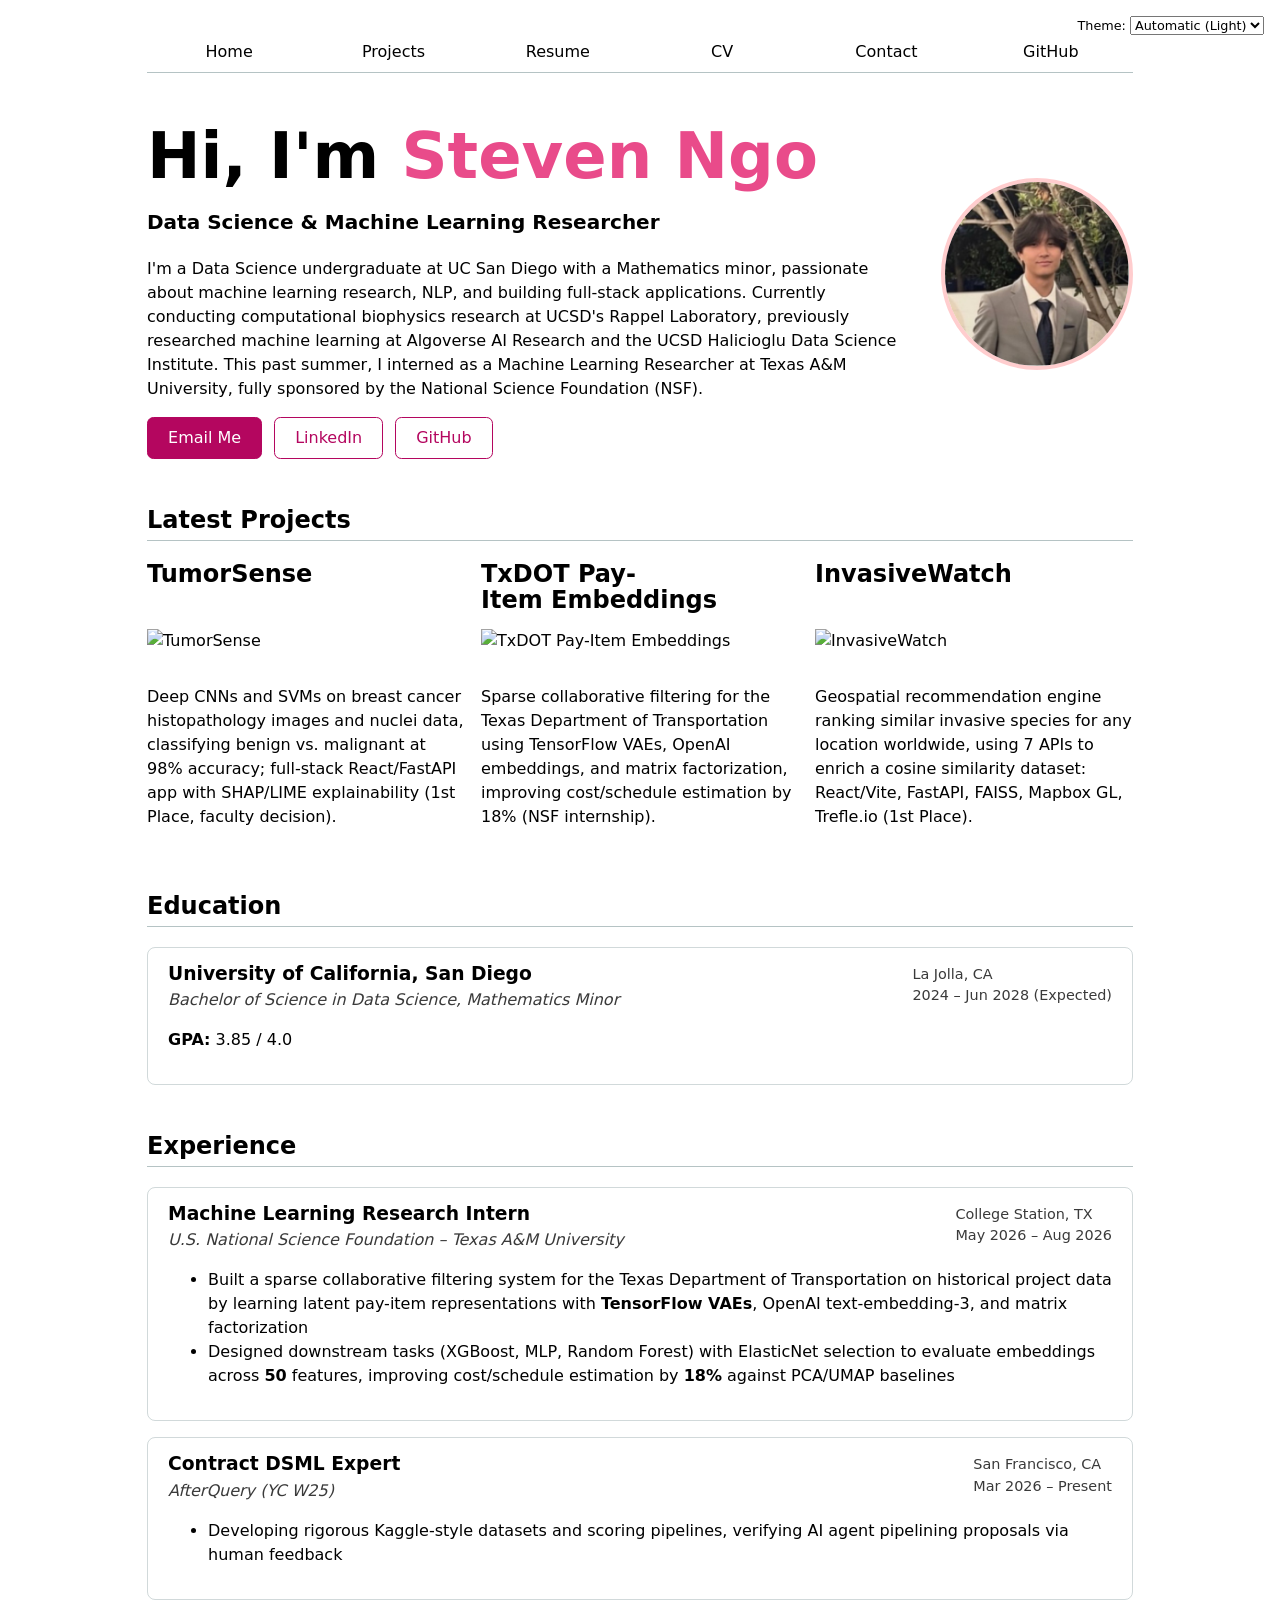
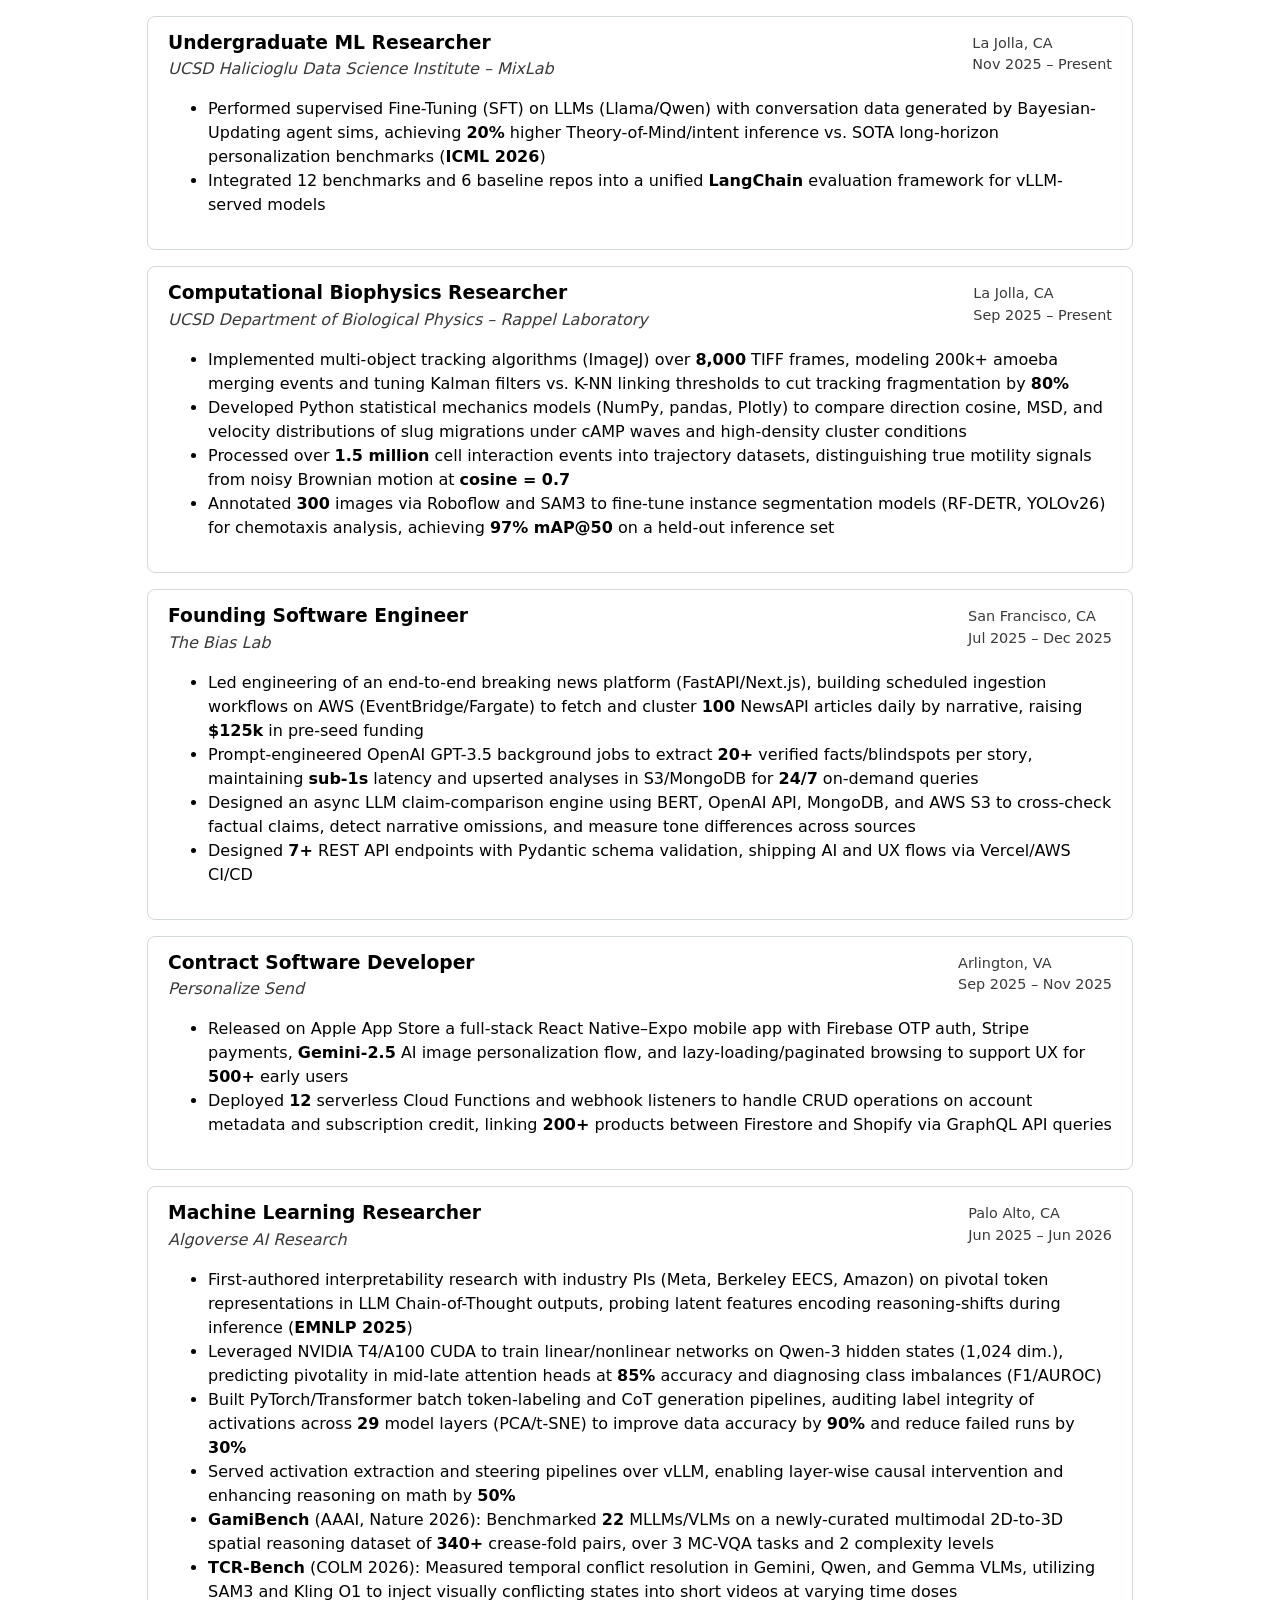
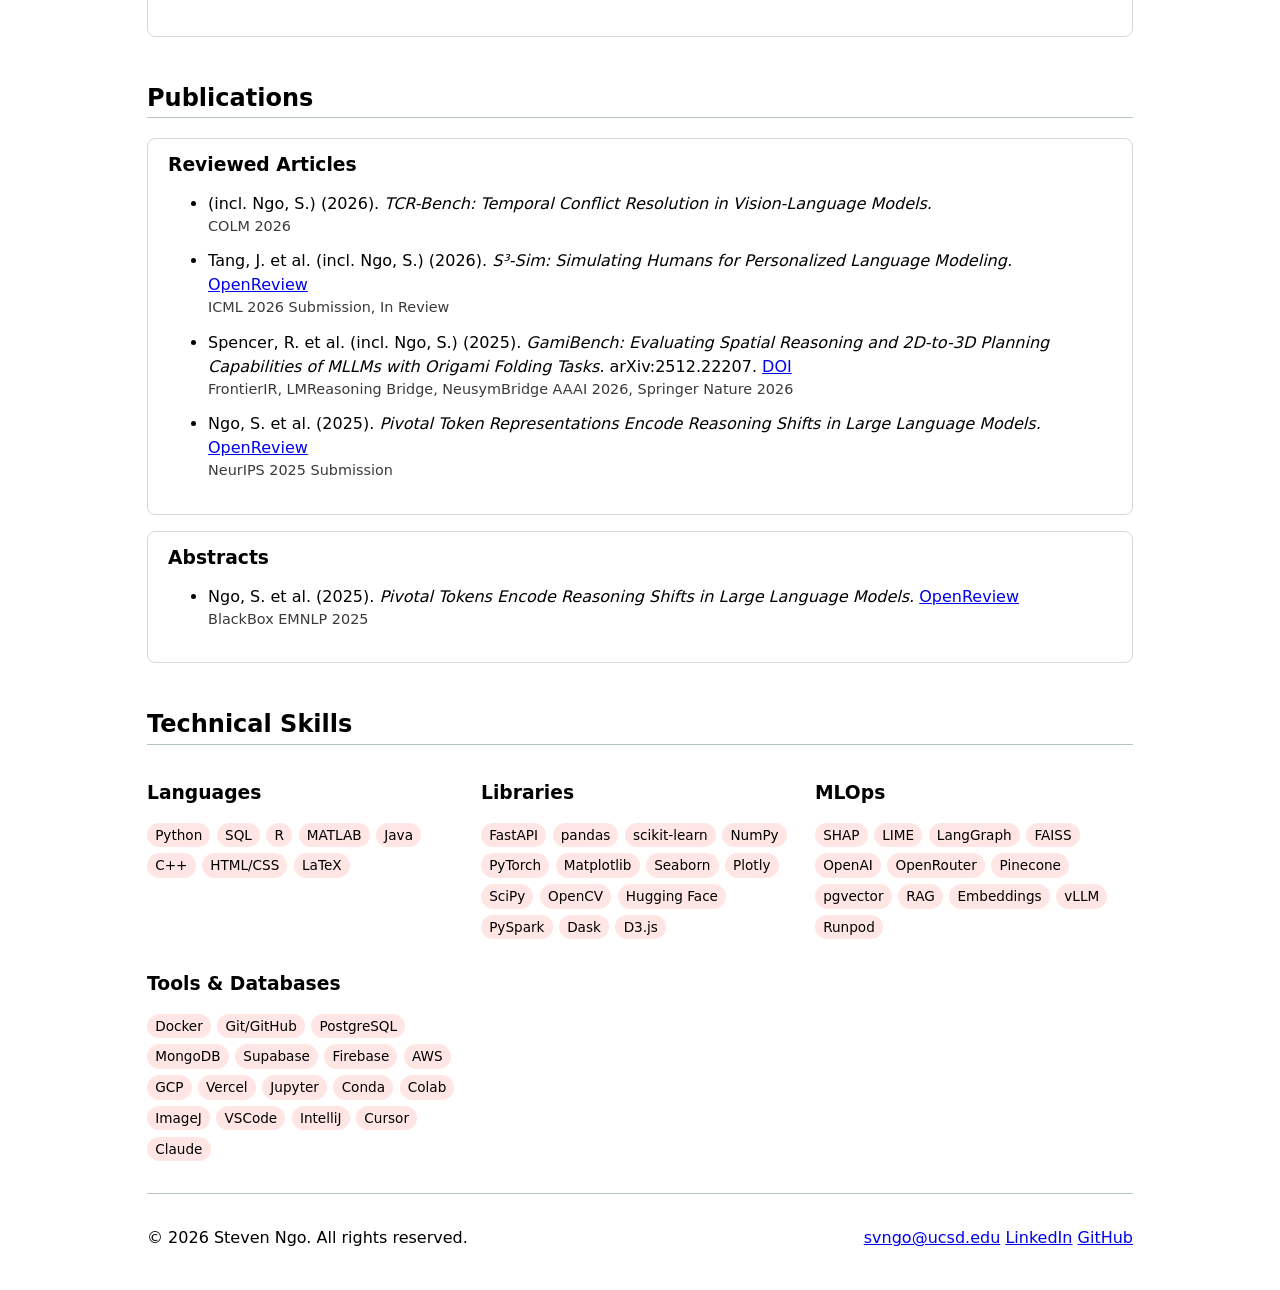
==== commit bda57918: "add lab 5" ====
--- a/index.html
+++ b/index.html
@@ -6,6 +6,7 @@
     <title>Steven Ngo | Portfolio</title>
     <link rel="stylesheet" href="style.css">
     <script type="module" src="global.js"></script>
+    <script src="index.js" type="module" defer></script>
 </head>
 <body>
     <main>
@@ -34,6 +35,15 @@
             </div>
         </section>
 
+        <div id="profile-stats" class="section"></div>
+
+        <section class="section" id="latest-projects">
+            <h2>Latest Projects</h2>
+            <div class="projects">
+                <!-- Dynamically added content will appear here -->
+            </div>
+        </section>
+
         <section class="section" id="education">
             <h2>Education</h2>
             <div class="card">
--- a/style.css
+++ b/style.css
@@ -383,6 +383,27 @@
   background-color: color-mix(in oklch, var(--color-accent), canvas 85%);
 }
 
+/* Lab 4 Step 3: GitHub profile stats */
+#profile-stats dl {
+  display: grid;
+  grid-template-columns: repeat(4, 1fr);
+  margin: 0;
+}
+
+#profile-stats dt {
+  grid-row: 1;
+  font-size: 0.8em;
+  text-transform: uppercase;
+  letter-spacing: 0.05em;
+  color: color-mix(in oklch, canvastext 65%, canvas);
+}
+
+#profile-stats dd {
+  grid-row: 2;
+  margin: 0;
+  font-size: 2em;
+}
+
 /* Layout helpers (contact page two-column; not duplicated in lab text but needed for structure) */
 .contact-grid {
   display: grid;
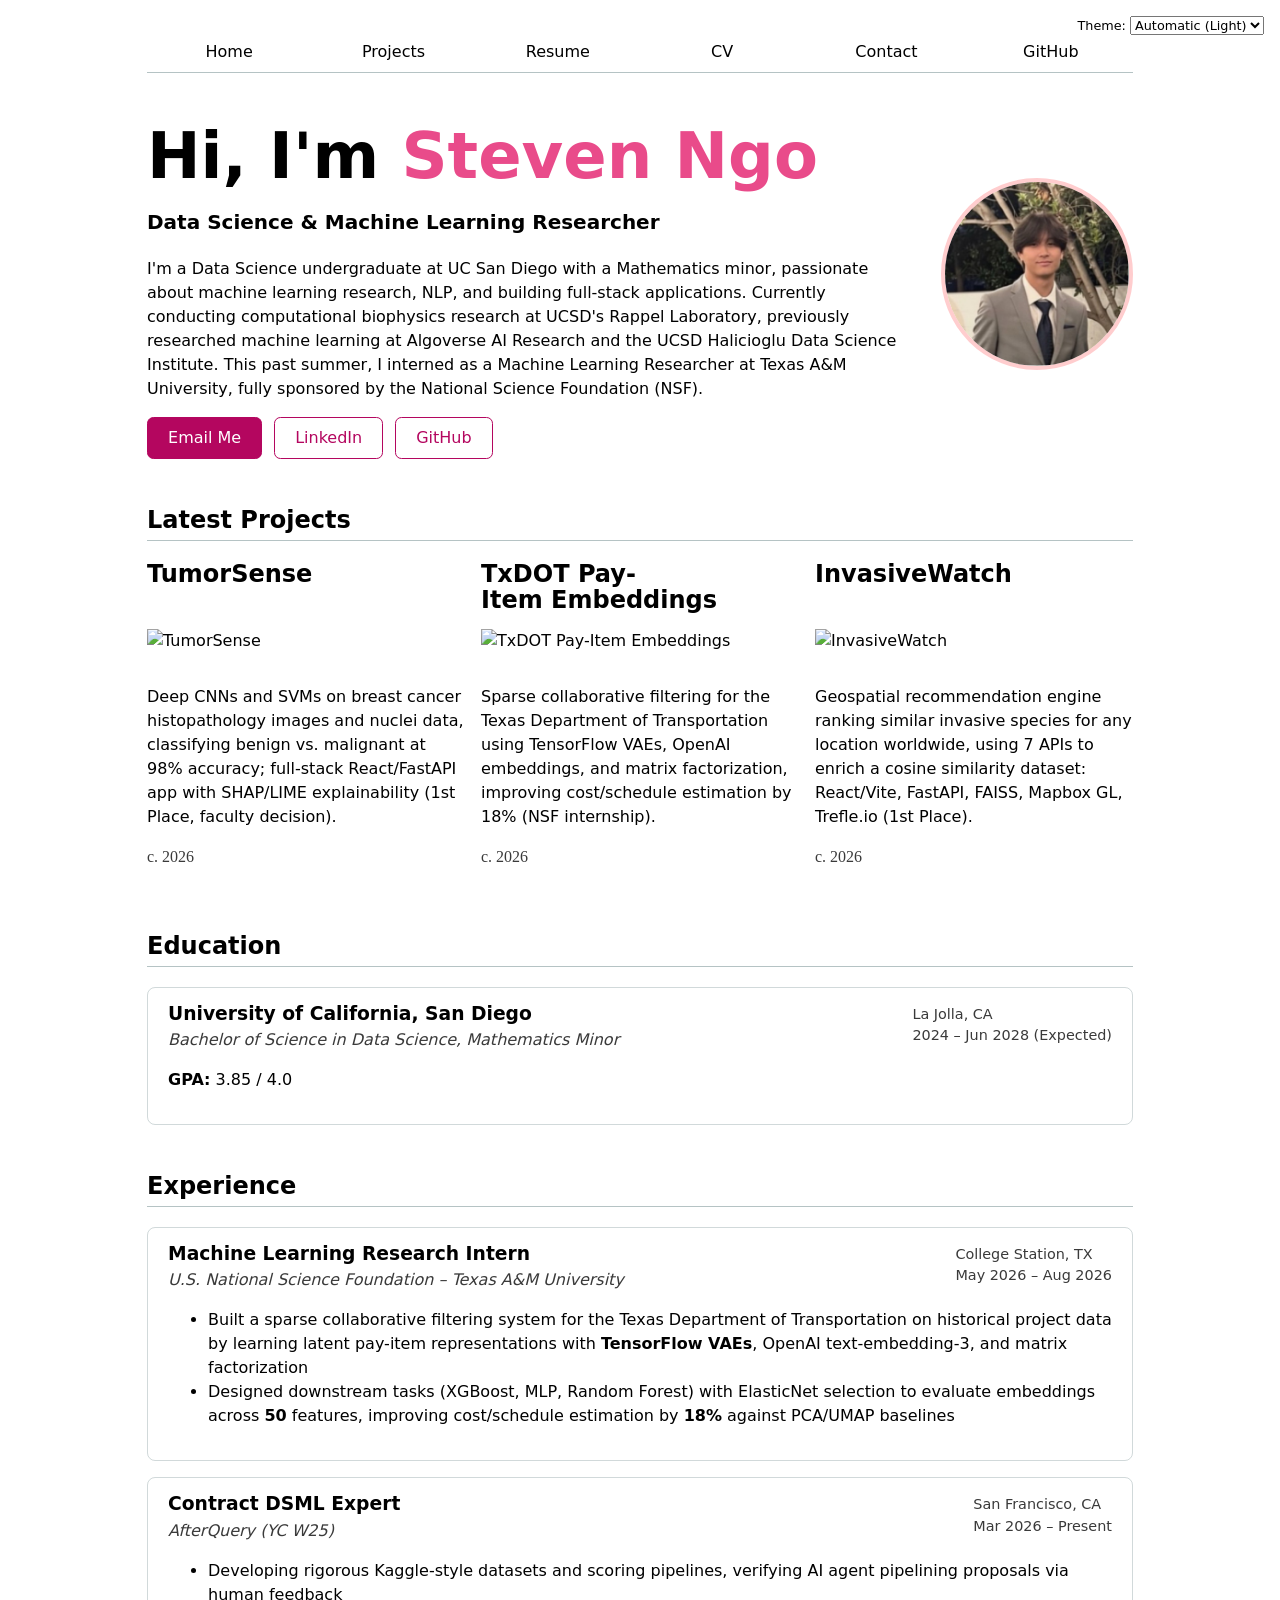
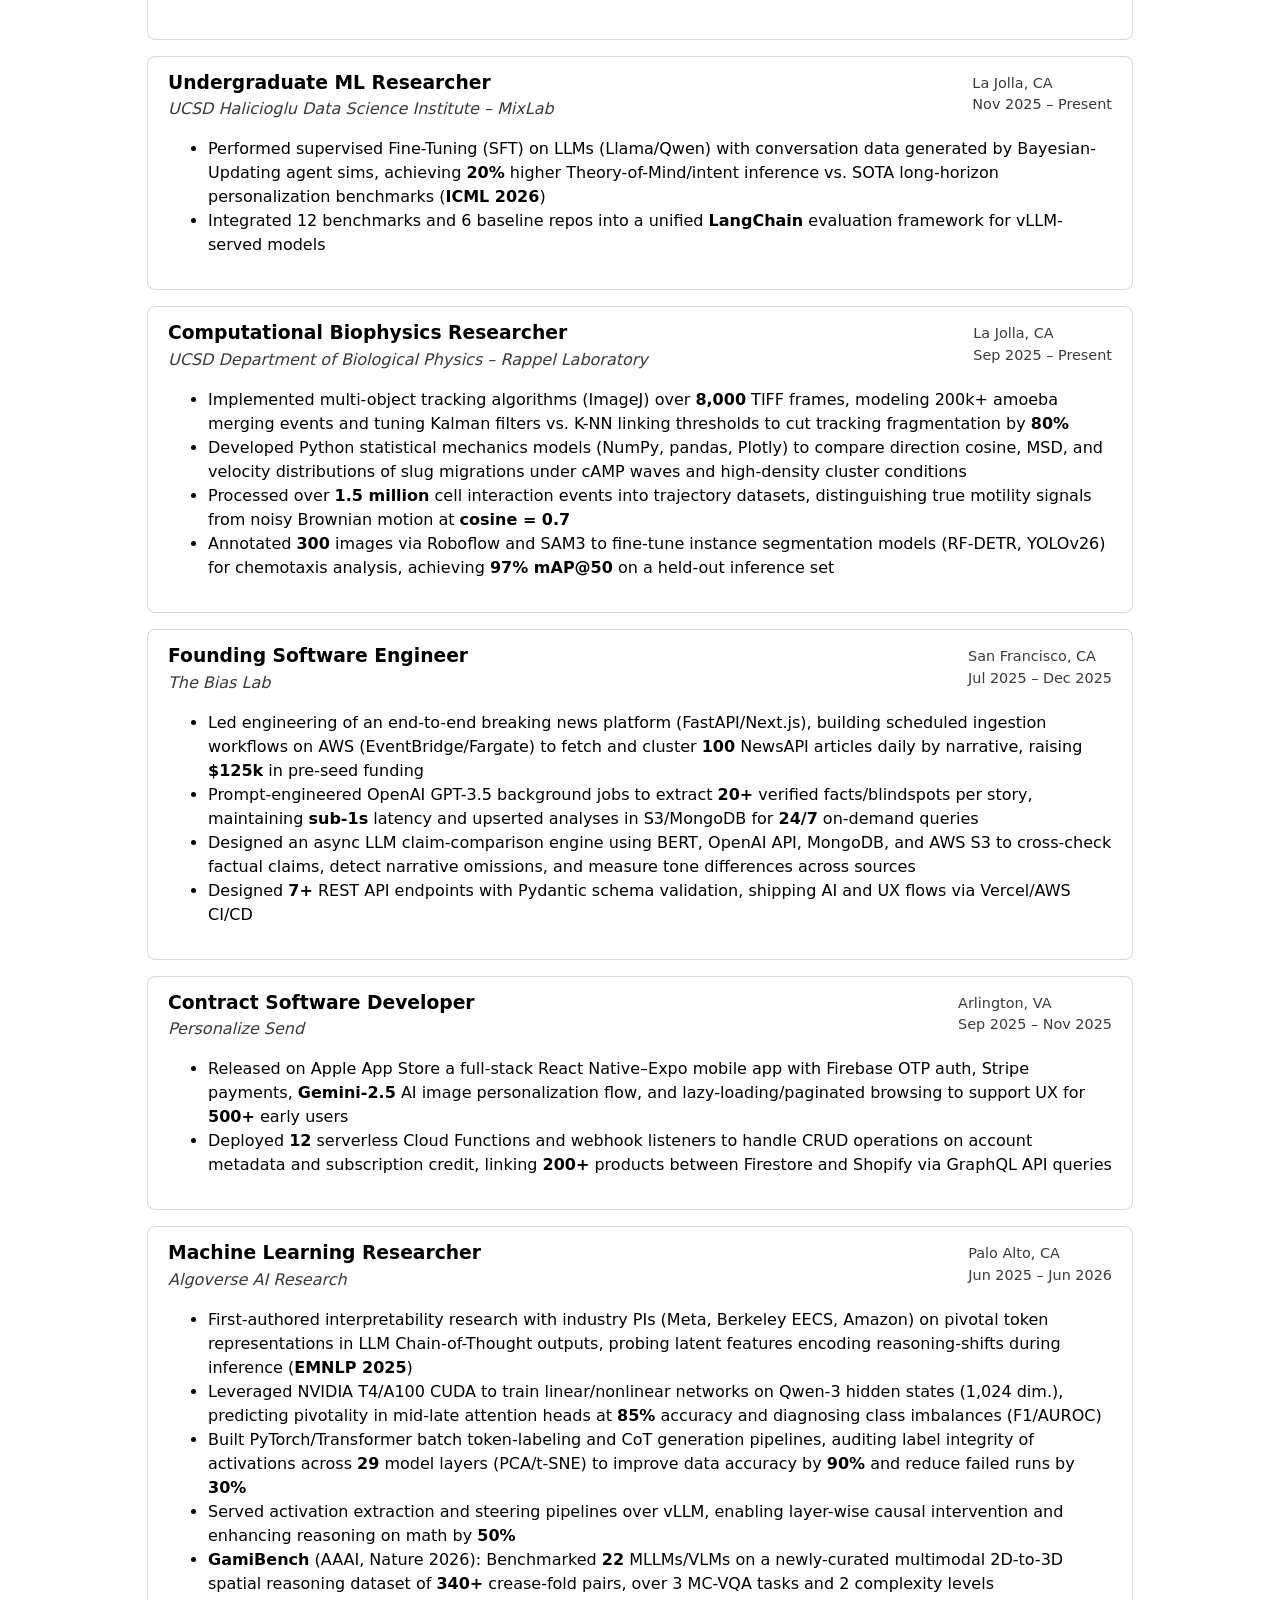
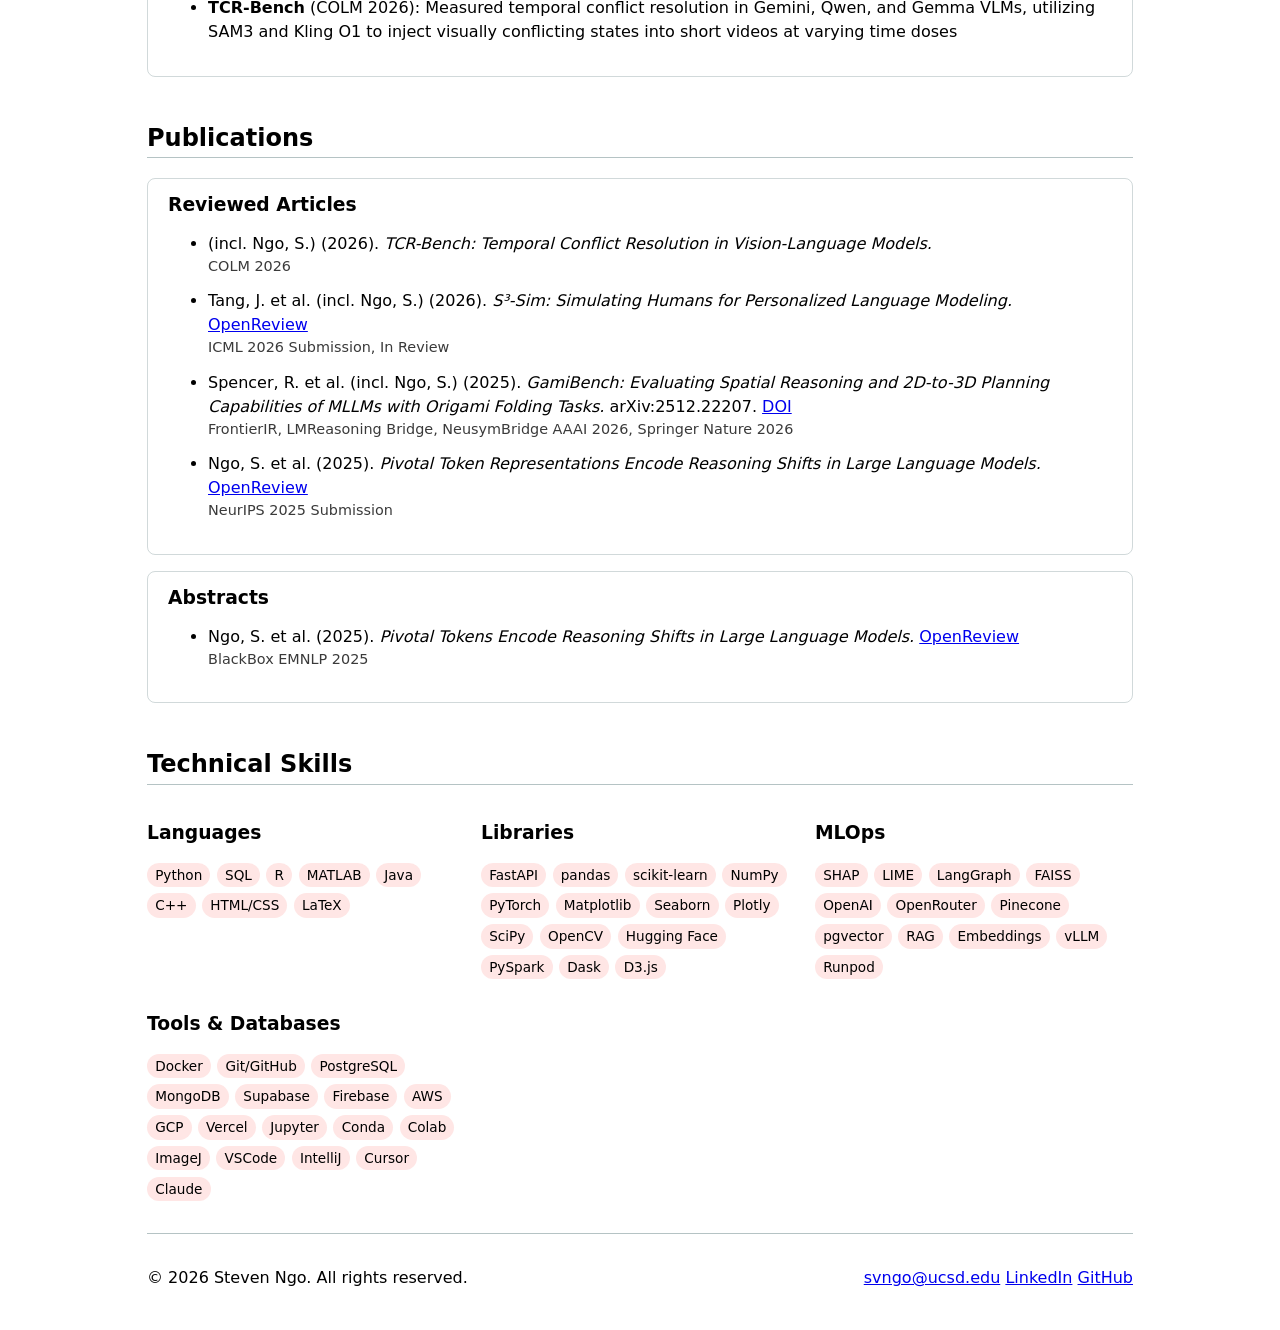
==== commit 1da59734: "add comments for clarity, fix project years" ====
--- a/index.html
+++ b/index.html
@@ -40,7 +40,7 @@
         <section class="section" id="latest-projects">
             <h2>Latest Projects</h2>
             <div class="projects">
-                <!-- Dynamically added content will appear here -->
+                <!-- Dynamically added content will appear here (Lab 4 Step 2.2) --> 
             </div>
         </section>
 
--- a/style.css
+++ b/style.css
@@ -429,3 +429,83 @@
   justify-content: space-between;
   align-items: center;
 }
+
+/* Lab 5 Step 0.1: project year */
+.project-year {
+  font-family: Baskerville, serif;
+  font-variant-numeric: oldstyle-nums;
+  color: color-mix(in oklch, canvastext 65%, canvas);
+}
+
+/* Lab 5 Step 1.1: pie chart size */
+#projects-pie-plot {
+  max-width: 20em;
+  margin-block: 2em;
+
+  overflow: visible;
+
+  /* Step 5.1: fade other wedges when one is hovered */
+  &:has(path:hover) {
+    path:not(:hover) {
+      opacity: 0.5;
+    }
+  }
+
+  path {
+    transition: 300ms;
+    cursor: pointer;
+  }
+}
+
+/* Lab 5 Step 2.2: legend */
+.swatch {
+  display: inline-block;
+  width: 1em;
+  aspect-ratio: 1 / 1;
+  border-radius: 50%;
+  background-color: var(--color);
+}
+
+.legend {
+  display: grid;
+  grid-template-columns: repeat(auto-fill, minmax(9em, 1fr));
+  gap: 1em;
+  flex: 1;
+  margin-block: 1em;
+  padding: 1em;
+  border: 1px solid oklch(50% 10% 200 / 40%);
+}
+
+.legend-item {
+  display: flex;
+  align-items: center;
+  gap: 0.4em;
+
+  em {
+    color: color-mix(in oklch, canvastext 65%, canvas);
+  }
+}
+
+/* Lab 5 Step 2.3: pie chart and legend side by side */
+.container {
+  display: flex;
+  align-items: center;
+  gap: 3em;
+}
+
+/* Lab 5 Step 4.1: search field */
+.searchBar {
+  width: 100%;
+  padding: 0.25em 0.5em;
+  margin-block: 1em;
+  font-size: 150%;
+}
+
+/* Lab 5 Step 5.2: selected wedge and legend item */
+.selected {
+  --color: oklch(60% 45% 0) !important;
+
+  &:is(path) {
+    fill: var(--color);
+  }
+}
